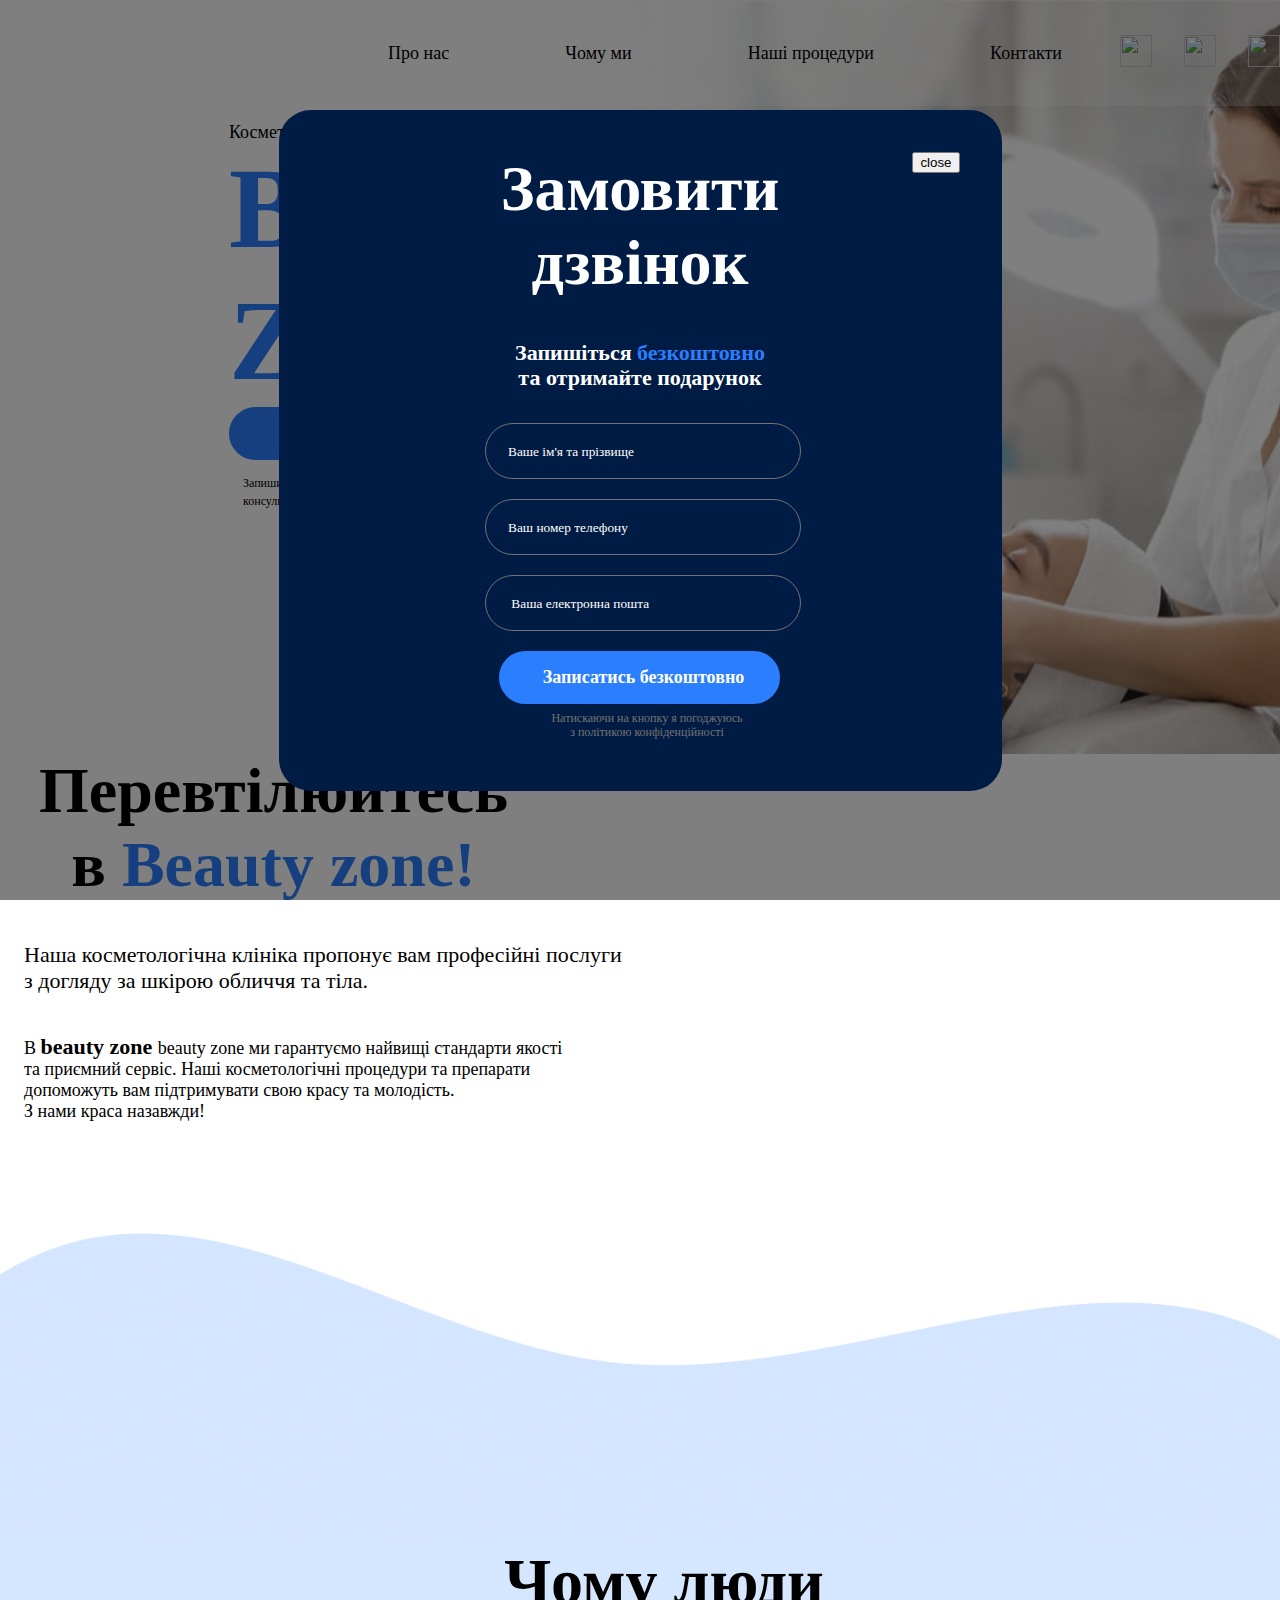
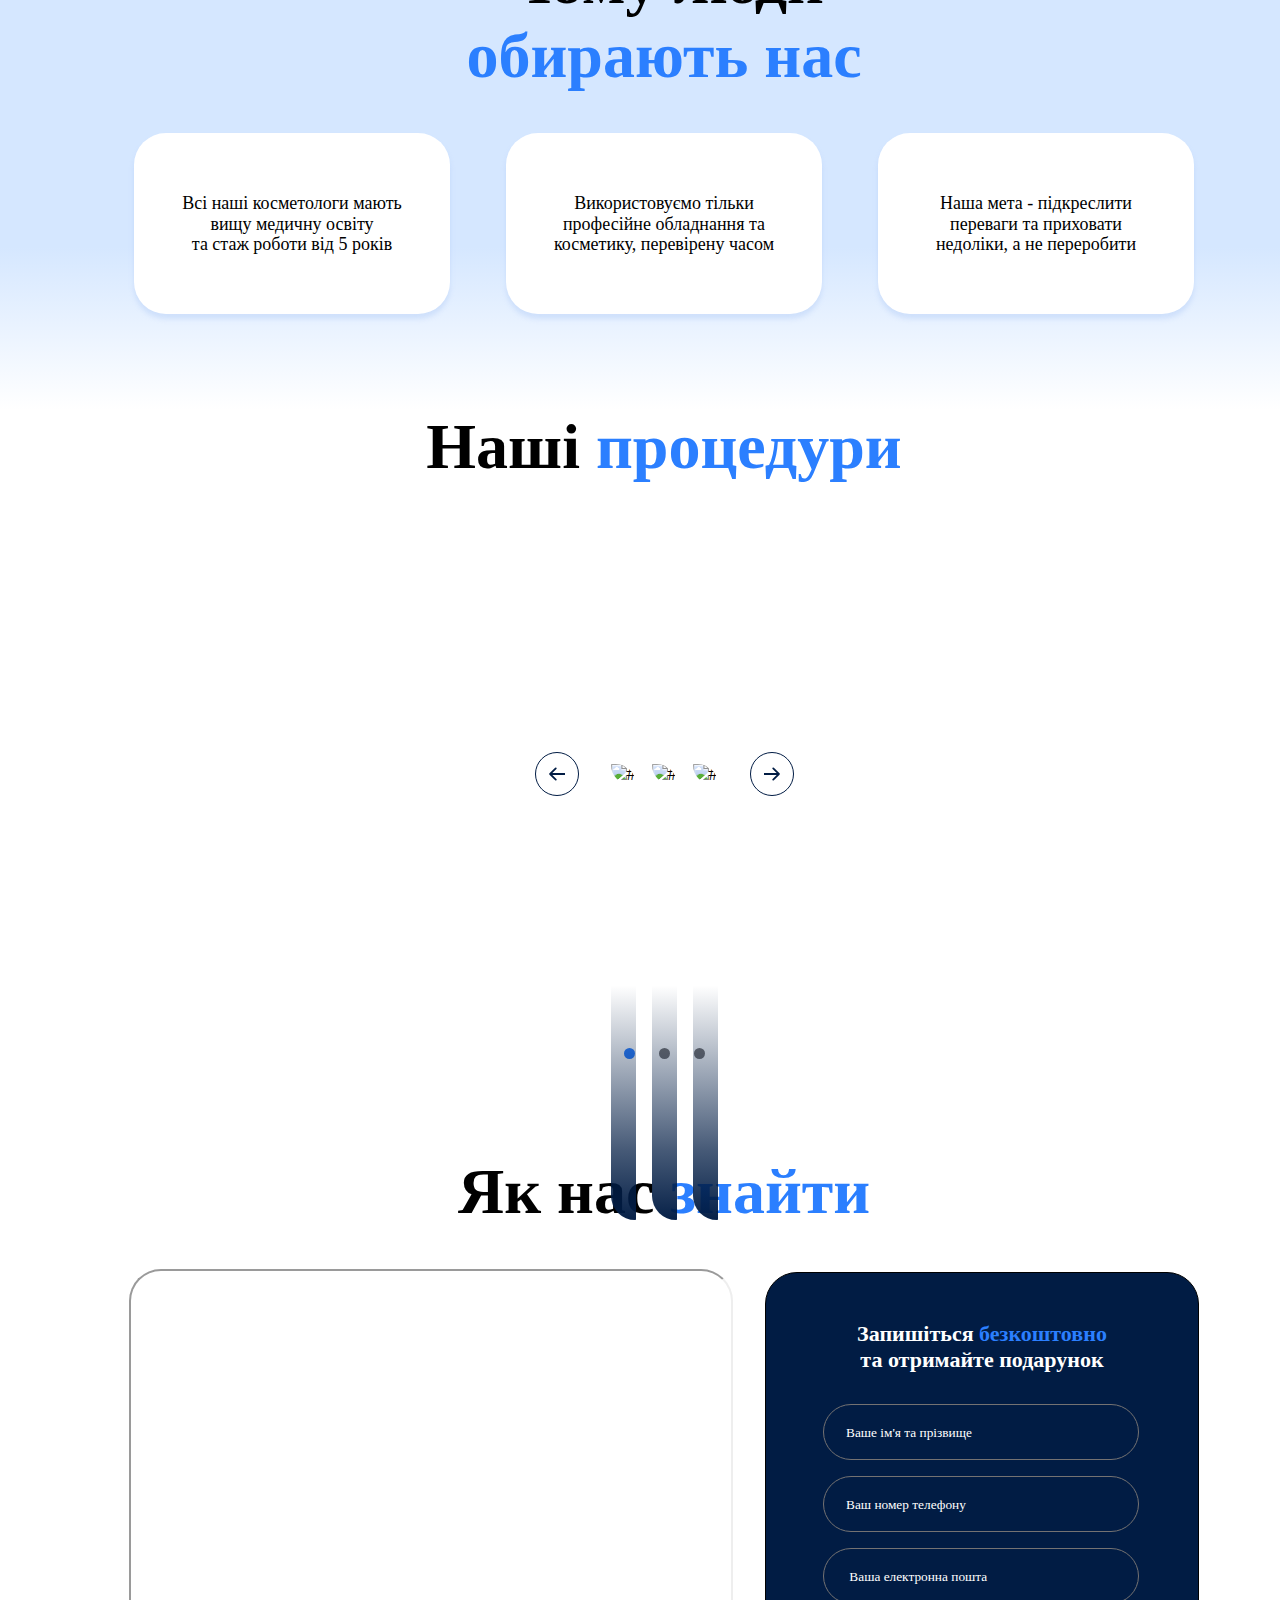
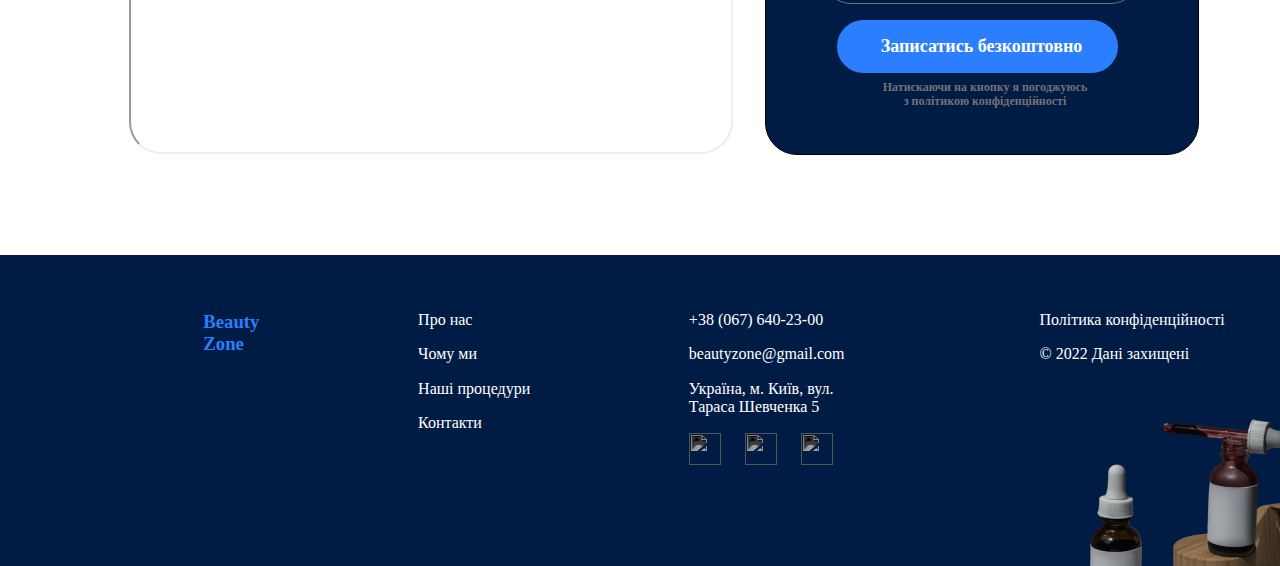
==== index.html @ c202d7ed "back__drop" ====
<!DOCTYPE html>
<html lang="en">
  <head>
    <meta charset="UTF-8" />
    <meta name="viewport" content="width=device-width, initial-scale=1.0" />
    <title>Beauty Zone</title>
    <link rel="stylesheet" href="beauty-style.css" />
  </head>
  <body>
    <header class="header">
      <div class="container container__head">
        <div class="header__container">
          <div class="header__logo">
            <a class="logo" href="#">
              <img src="img/mail-logo.svg" alt="" />
            </a>
          </div>
          <div class="header_nav">
            <ul class="nav__links">
              <li><a class="nav__link" href="#about__us">Про нас</a></li>
              <li><a class="nav__link" href="#why-we"> Чому ми</a></li>
              <li>
                <a class="nav__link" href="#our__prosids">Наші процедури</a>
              </li>
              <li><a class="nav__link" href="#contactts">Контакти </a></li>
            </ul>
          </div>

          <ul class="nav__icons">
            <li class="nav__icon">
              <a href="tel:+380670000000" title="Phone">
                <img class="nav__icon-size" src="img/phone-icons.svg" alt=""
              /></a>
            </li>
            <li class="nav__icon">
              <a target="_blank" href="https://www.facebook.com/">
                <img class="nav__icon-size" src="img/facebook-logo.svg" alt=""
              /></a>
            </li>
            <li class="nav__icon">
              <a target="_blank" href="https://www.instagram.com/">
                <img class="nav__icon-size" src="img/insta-logo.svg" alt=""
              /></a>
            </li>
          </ul>
        </div>
        
       
      </div>
    </header>
    <main class="main">
      <section class="top">
        <div class="container container__nav">
            <div class="container__top">
              <div class="top__inner">
                <div class="header__subtitle">
                  <h3>Косметологічна клініка</h3>
                </div>
                <div class="header__h1">
                  <h1>
                    <span class="header__title">Beauty</span>
                    <span class="header__title">Zone</span>
                  </h1>
                </div>
                <div class="call__inside">
                  <div class="button">
                    <button class="call__button modal-btn-open">Замовити дзвінок</button>
                  </div>
                  <div class="under__button-text">
                    <p>Запишись та отримай безкоштовну</p>
                    <p>консультацію нашого косметолога</p>
                  </div>
                </div>
              </div>
            </div>
        </div>
      </section>
      <section class="about-us" id="about__us">
        <div class="container about__container">
          <div class="about-us__inner">
            <div class="about-us__text">
              <h2 class="text__decor-top">
                Перевтілюйтесь <br>в <span class="blue">Beauty zone! </span>
              </h2>
              <p class="transform__text">
                Наша косметологічна клініка пропонує вам професійні послуги
                <br />
                з догляду за шкірою обличчя та тіла.
              </p>
              <p class="second__paragraph">
                B <span class="bold">beauty zone </span>beauty zone ми
                гарантуємо найвищі стандарти якості <br />та приємний сервіс.
                Наші косметологічні процедури та препарати <br />допоможуть вам
                підтримувати свою красу та молодість. <br />
                З нами краса назавжди!
              </p>
            </div>
            <div class="about-us__photo">
              <div class="about__first-photo"></div>
              <div class="about__second-photo"></div>
            </div>
          </div>
        </div>
      </section>
      <section class="why__we" id="why-we">
        <div class="container why-we__container">
          <h2 class="text__decor">
            Чому люди<span class="blue"> <br />обирають нас</span>
          </h2>
          <ul class="we__container">
            <li class="why__we-blok">
              <div class="block__inner">
                <img src="img/icons_science.svg" alt="" />
                <p>
                  Всі наші косметологи мають
                  <br />
                  вищу медичну освіту
                  <br />та стаж роботи від 5 років
                </p>
              </div>
            </li>
            <li class="why__we-blok">
              <div class="block__inner">
                <img src="img/house.svg" alt="" />
                <p>
                  Використовуємо тільки
                  <br />професійне обладнання та <br />косметику, перевірену
                  часом
                </p>
              </div>
            </li>
            <li class="why__we-blok">
              <div class="block__inner">
                <img src="img/crown-light.svg" alt="" />
                <p class="block__inner-text">
                  Наша мета - підкреслити
                  <br />переваги та приховати <br />
                  недоліки, а не переробити
                </p>
              </div>
            </li>
          </ul>
        </div>
      </section>
      <section class="our__prosids" id="our__prosids">
        <div class="container">
          <h2 class="text__decor">Наші <span class="blue">процедури</span></h2>
          <div class="procids__iner">
            <div class="slider__vrap">
              <div class="arrov__bloc">
                <button class="arrov" type="button">
               <svg width="16" height="16">
                <use href="img/icons.svg#arrow"></use>
               </svg>
                </button>
              </div>

             
                <div class="slider">
                  <div class="gradient__img">
                    <div  class="gradient"></div>
                    <img src="img/mask1.jpg" class="slider__masks" alt="#" />
                  </div>
                  <div class="gradient__img">
                    <div  class="gradient"></div>
                    <img src="img/mask2.jpg" class="slider__masks" alt="#" />
                  </div>
                  <div class="gradient__img">
                    <div  class="gradient"></div>
                    <img src="img/mask3.jpg" class="slider__masks" alt="#" />
                  </div>
               
              </div>
              <div class="arrov__bloc">
                <button class="arrov next" type="button">
                  <svg width="16" height="16">
                    <use href="img/icons.svg#arrow"></use>
                   </svg>
                </button>
              </div>
            </div>
            <div class="slider__dot">
              <div class="dot_element1"></div>
              <div class="dot_element2"></div>
              <div class="dot_element3"></div>
            </div>
          </div>
        </div>
      </section>
      <section class="find__us" id="contactts">
        <div class="container">
          <h2 class="text__decor">Як нас <span class="blue">знайти</span></h2>

          <div class="find__inner">
            <div class="map__iframe">
              <iframe
                src="https://www.google.com/maps/embed?pb=!1m14!1m8!1m3!1d2537.4757916685044!2d30.7752234!3d50.5067134!3m2!1i1024!2i768!4f13.1!3m3!1m2!1s0x40d4d97de411b701%3A0x48116b28f7f00d94!2sTarasa%20Shevchenka%20St%2C%205%2C%20Brovary%2C%20Kyivs&#39;ka%20oblast%2C%2007400!5e0!3m2!1sen!2sua!4v1718102539572!5m2!1sen!2sua"
                width="600"
                height="481"
                style="border-radius: 32px"
                allowfullscreen=""
                loading="lazy"
                referrerpolicy="no-referrer-when-downgrade"
              >
              </iframe>
            </div>
            <div class="imput__form">
              <div class="call__order">
                <h3 class="reservation">
                  <span>Запишіться <span class="blue">безкоштовно </span></span>
                  <span>та отримайте подарунок</span>
                </h3>
                <div class="form__imputs">
                  <form>
                  
                    <input
                    class="imut_aria"
                    type="text"
                    placeholder="      Ваше ім'я та прізвище"
                  />

                  <input
                    class="imut_aria"
                    type="tel"
                    placeholder="      Ваш номер телефону"
                  />

                  <input
                    class="imut_aria"
                    type="email"
                    placeholder="       Ваша електронна пошта"
                  />
                  </form>
                  
                  <div class="button__sub">
                    <button class="reservation__buton">
                      Записатись безкоштовно
                    </button>
                    <div class="button__rule">
                      <div>Натискаючи на кнопку я погоджуюсь</div>
                      <div>з політикою конфіденційності</div>
                    </div>
                  </div>
                </div>
              </div>
            </div>
          </div>
        </div>
      </section>
    </main>
    <footer class="footer">
      <div class="container footer__container">
        <div class="footer__inner">
          <div>
            <h3 class="logo__footer">Beauty <br />Zone</h3>
          </div>
          <div class="footer__list">
            <ul class="footer__list-item">
              <li class="footer__item"><a class="footer__nav" href="#about__us">Про нас</a></li>
              <li class="footer__item" ><a class="footer__nav" href="#why-we"> Чому ми</a></li>
              <li class="footer__item">
                <a class="footer__nav" href="#our__prosids">Наші процедури</a>
              </li>
              <li class="footer__item"><a class="footer__nav" href="#contactts">Контакти </a></li>
            </ul>
          </div>
          <div>
            <div class="footer__contacts">
              <address>
                <ul>
                  <li class="footer__item">
                    <a
                      class="footer__nav"
                      href="tel:+380670000000"
                      title="Phone"
                      >+38 (067) 640-23-00</a
                    >
                  </li>
                  <li class="footer__item">
                    <a
                      class="footer__nav"
                      target="_blank"
                      href="beautyzone@gmail.com"
                      >beautyzone@gmail.com</a
                    >
                  </li>
                  <li class="footer__item"> 
                    <a
                      class="footer__nav"
                      target="_blank"
                      href="https://maps.app.goo.gl/VU9AGqJTR6EwHD9VA"
                      >Україна, м. Київ, вул. Тараса Шевченка 5
                    </a>
                  </li>
                </ul>
              </address>
              <div class="footer__icons">
                <ul class="icons__footer">
                  <li>
                    <a href="tel:+380670000000" title="Phone"
                      ><img src="img/phone-icons.svg" class="svg__img" alt=""
                    /></a>
                  </li>
                  <li>
                    <a target="_blank" href="https://www.facebook.com/">
                      <img src="img/facebook-logo.svg" class="svg__img" alt=""
                    /></a>
                  </li>
                  <li>
                    <a target="_blank" href="https://www.instagram.com/">
                      <img src="img/insta-logo.svg" class="svg__img" alt=""
                    /></a>
                  </li>
                </ul>
              </div>
            </div>
          </div>
          <div>
            <p class="footer__nav">Політика конфіденційності</p>
            <p class="footer__nav">© 2022 Дані захищені</p>
          </div>
        </div>
      </div>
    </footer>
    <div class="backdrop ">
      <div class="modal ">
        <button class="modal-btn-close" type="button">close</button>
        <div class="drop__style">
          <div>
            <h2 class="text__decor decor__form">
              Замовити<br>дзвінок
            </h2>
          </div>
          <div class="">
            <h3 class="reservation">
              <span>Запишіться <span class="blue">безкоштовно </span></span>
              <span>та отримайте подарунок</span>
            </h3>
            <div class="form__imputs">
              <form>
              
                <input
                class="imut_aria imput__drop"
                type="text"
                placeholder="      Ваше ім'я та прізвище"
              />

              <input
                class="imut_aria imput__drop"
                type="tel"
                placeholder="      Ваш номер телефону"
              />

              <input
                class="imut_aria imput__drop"
                type="email"
                placeholder="       Ваша електронна пошта"
              />
              </form>
              
              <div class="button__sub">
                <button class="reservation__buton">
                  Записатись безкоштовно
                </button>
                <div class="button__rule">
                  <div>Натискаючи на кнопку я погоджуюсь</div>
                  <div>з політикою конфіденційності</div>
                </div>
              </div>
            </div>
          </div>
        </div>
      </div>
    </div>
    <script src="modal.js"></script>
  </body>
</html>
---- beauty-style.css ----
@font-face {
  font-display: swap;
  font-family: "Roboto";
  font-style: normal;
  font-weight: 400;
  src: url("../fonts/roboto-v30-latin-regular.woff2") format("woff2");
}
@font-face {
  font-display: swap;
  font-family: "Roboto";
  font-style: normal;
  font-weight: 500;
  src: url("../fonts/roboto-v30-latin-500.woff2") format("woff2");
}
@font-face {
  font-display: swap;
  font-family: "Roboto";
  font-style: normal;
  font-weight: 700;
  src: url("../fonts/roboto-v30-latin-700.woff2") format("woff2");
}
@font-face {
  font-display: swap;
  font-family: "Play";
  font-style: normal;
  font-weight: 400;
  src: url("../fonts/play-v19-latin-regular.woff2") format("woff2"),
    url("../fonts/play-v19-latin-regular.ttf") format("truetype");
}
@font-face {
  font-display: swap;
  font-family: "Play";
  font-style: normal;
  font-weight: 700;
  src: url("../fonts/play-v19-latin-700.woff2") format("woff2"),
    url("../fonts/play-v19-latin-700.ttf") format("truetype");
}
*::before,
*::after {
  box-sizing: border-box;
}
:root {
  --main-color: #011c44;
  --color-brand: #2b7fff;
  --white-color: #ffffff;
}
body {
  color: black;
  font-family: "Roboto";
  font-size: 18px;
  font-weight: 400;
  line-height: 1.16;
  margin: 0 auto;
}
address,
button {
  font-style: normal;
}
h1,
h2,
h3,
h4,
p {
  margin-top: 0;
  margin-bottom: 0;
}
ul {
  list-style-type: none;
  padding-inline-start: 0px;
  margin: 0;
}
a {
  text-decoration: none;
}
h2 {
  text-align: center;
}

/* header nav */
.header {
  position: absolute;
  width: 100%;
  height: 106px;
  top: 0;
  left: 0;

  background: #ffffff40;
}

.header__logo {
  padding-top: 16px;
  padding-left: 90px;
  padding-right: 240px;
}
.container {
  width: 100%;
  max-width: 1440px;
  margin: 0 auto;
  padding: 0 24px;
  padding-bottom: 96px;
}
.container__head {
  padding: 0;
  padding-top: 32px;
}
.header__container {
  display: flex;
  align-items: center;
  justify-content: center;
  width: 100%;
  max-width: 1440px;
  height: 42px;
}

.header__links {
  display: flex;
  justify-content: space-around;
  flex-grow: 1;
}
.header_nav {
  display: flex;
  justify-content: space-around;
  flex-grow: 2;
  flex-shrink: 0;
}

.nav__links {
  display: flex;
  align-items: center;
  justify-content: space-around;
  flex-grow: 1;
}
.nav__link {
  color: #000;
  transition-duration: 0.2s;
}
.nav__link:hover {
  color: var(--color-brand);
  background-color: transparent;
}
.nav__icons {
  display: flex;
  align-items: center;
  justify-content: center;
  gap: 32px;
}
.nav__icon {
  display: flex;
  justify-content: center;
}
.nav__icon-size {
  width: 32px;
  height: 32px;
}
.face {
  fill: var(--main-color);
}
/* top section */
.top {
}
.container__nav {
  background-image: linear-gradient(
      89.38deg,
      #ffffff 30.62%,
      rgba(255, 255, 255, 0.850898) 41.31%,
      rgba(255, 255, 255, 0.193204) 58.65%,
      rgba(255, 255, 255, 0) 72.78%
    ),
    url(img/Group.jpg);
  background-repeat: no-repeat, no-repeat;
  background-size: cover, cover;
  height: 658px;
}
.container__top {
  display: block;
  width: 100%;
  max-width: 529px;
  height: 408px;
  padding-left: 205px;
  padding-bottom: 126.5px;
  padding-top: 122px;
}

/* .container__top{
  padding-bottom: 178px;
} */

.header__subtitle h3 {
  font-family: "Roboto";
  font-size: 18px;
  font-weight: 400;
}
.header__title {
  font-family: "Play";
  color: var(--color-brand);
  font-size: 114px;
  font-weight: 700;
}

.call__button {
  color: var(--white-color);
  background-color: var(--color-brand);
  border: 2px solid var(--color-brand);
  border-radius: 32px;
  width: 219px;
  height: 53px;
  font-family: Roboto;
  font-weight: 600;
  transition-duration: 0.3s;
}
.call__button:hover {
  color: var(--main-color);
  background-color: transparent;
}
.under__button-text {
  font-size: 12px;
  line-height: 1.5;
  width: 238px;
  padding-top: 14px;
  padding-left: 14px;
}
/* about-us */

.transform__text {
  margin-bottom: 40px;
  font-size: 22px;
}
.text__decor-top {
  font-family: "Play";
  font-size: 64px;
  font-weight: 700;
  line-height: 1.16;
  margin-bottom: 40px;
  width: 499px;
}
.text__decor {
  font-family: "Play";
  font-size: 64px;
  font-weight: 700;
  line-height: 1.16;
  margin-bottom: 40px;
}
.text__decor-top .blue {
  color: var(--color-brand);
}
.text__decor .blue {
  color: var(--color-brand);
}
.second__paragraph .bold {
  font-size: 22px;
  font-weight: bold;
}
.about-us__inner {
  width: 100%;
  max-width: 1240px;
  display: flex;
  justify-content: space-between;
  height: 695px;
}
.about__container {
  background-image: url(img/Star1.svg), url(img/Star2.svg), url(img/Star3.svg),
    url(img/background-vaves.jpg);
  background-position-y: 336px, 32px, 269.5px, -80%;
  background-position-x: 858px, 1212px, 1213px, 0;

  background-repeat: no-repeat;
  background-size: auto, auto, auto, cover;
}
.about-us__photo {
  width: 100%;
  max-width: 499px;
  display: flex;
  flex-direction: column;
  width: 100%;
  flex-shrink: 0;
}
.about__second-photo {
  display: flex;
  align-self: flex-end;
  width: 100%;
  max-width: 327px;
  height: 327px;
  background-image: url(img/lady__face2.jpg);
  border-radius: 180px;
}
.about__first-photo {
  width: 100%;
  max-width: 327px;
  height: 327px;
  background-image: url(img/lady_face1.jpg);
  border-radius: 180px;
}

/* why-we */
.why-we__container {
  background: rgb(255, 255, 255);
  background: linear-gradient(
    0deg,
    rgba(255, 255, 255, 1) 0%,
    rgba(213, 231, 255, 1) 35%
  );
  /* background-image: url(img/background-vaves.jpg);
  background-position-y: 35%; */
}
.why__we-blok {
  display: flex;
  align-items: center;
  justify-content: center;
  width: 100%;
  max-width: 316px;
  height: 181px;
  border-radius: 32px;
  background-color: #ffffff;
  box-shadow: 0px 5px 5px #a8c6f561;
}
.block__inner {
  display: flex;
  flex-direction: column;
  align-items: center;
  justify-content: center;
  width: 100%;
  max-width: 252px;
  height: 133px;
  text-align: center;
}
.block__inner-text {
  display: flex;
  justify-content: space-between;
}
.we__container {
  width: 100%;
  max-width: 1060px;
  margin-left: auto;
  margin-right: auto;
  display: flex;
  justify-content: space-between;
  gap: 56px;
}

.arrov {
  display: flex;
  align-items: center;
  justify-content: center;
  flex-shrink: 0;
  width: 44px;
  height: 44px;
  padding: 0;
  fill: var(--main-color);
  background-color: transparent;
  border-radius: 50%;
  border: 1px solid var(--main-color);
  cursor: pointer;
  margin-right: 32px;
  margin-left: 32px;
  transition-duration: 0.3s;
}
.arrov:hover {
  background-color: var(--color-brand);
  fill: var(--white-color);
}
.arrov.next {
  transform: rotate(180deg);
}

/* our procids */

.procids__iner {
  display: flex;
  flex-direction: column;
  align-items: center;
}

.slider {
  display: flex;
  justify-content: center;
  gap: 16px;
}
.slider__vrap {
  width: 100%;
  max-width: 1216px;
  height: 499px;
  display: flex;
  justify-content: space-between;
  align-items: center;
}
.gradient__img {
  position: relative;
}
.gradient {
  position: absolute;
  top: 0px;
  width: 100%;
  max-width: 344px;
  height: 100%;
  min-height: 456px;
  background-image: linear-gradient(
    180.05deg,
    rgba(1, 28, 68, 0) 48.53%,
    rgba(1, 28, 68, 0.725825) 84.61%,
    #011c44 101.39%
  );
  border-radius: 4px 120px;
}

.slider__vrap {
  display: flex;
  align-items: center;
  justify-content: center;
  white-space: nowrap;
}
.slider__masks {
  border-radius: 4px 120px;
}
.slider__dot {
  display: flex;
  gap: 24px;
  padding-top: 24px;
}
.dot_element1 {
  width: 11px;
  height: 11px;
  background-color: #2b7fff;
  border-radius: 50%;
}
.dot_element2 {
  width: 11px;
  height: 11px;
  background-color: #747272;
  border-radius: 50%;
}
.dot_element3 {
  width: 11px;
  height: 11px;
  background-color: #747272;
  border-radius: 50%;
}

/* find us */
.find__inner {
  display: flex;
  align-items: center;
  justify-content: center;
  gap: 32px;
}

.text__decor {
  font-family: "Play";
}
.imput__form {
  width: 100%;
  max-width: 423px;
  height: 481px;
  border: 1px solid;
  border-radius: 32px;
  background-color: #011c44;
}
.call__order {
  padding: 48px 57px;
  font-family: "Roboto";
  font-weight: 600;
}
.reservation {
  color: #ffffff;
  font-family: "Roboto";
  font-weight: 600;
  font-size: 22px;
  display: flex;
  flex-direction: column;
  align-items: center;
  margin-bottom: 32px;
}
.reservation .blue {
  color: var(--color-brand);
}
.footer__inner {
  font-weight: 400;
  font-size: 16px;
}

.imput__form {
  width: 100%;
  max-width: 432px;
  height: 481px;
}
.imut_aria {
  color: var(--white-color);
  border: 1px solid #747272;
  border-radius: 32px;
  width: 100%;
  height: 52px;
  background-color: var(--main-color);
  margin-bottom: 16px;
}
.imut_aria::placeholder {
  color: #ffffff;
  font-family: Roboto;
  font-weight: 400;
}

.reservation__buton {
  color: var(--white-color);
  background-color: var(--color-brand);
  border: 2px solid var(--color-brand);
  border-radius: 32px;
  width: 281px;
  height: 53px;
  padding-left: 14px;
  margin-bottom: 8px;
  font-family: Roboto;
  font-size: 18px;
  font-weight: 600;
  transition-duration: 0.3s;
}
.reservation__buton:hover {
  color: var(--main-color);
  background-color: white;
}
.button__rule {
  font-size: 12px;
  color: #747272;
  display: flex;
  flex-direction: column;
  align-items: center;
}
.button__sub {
  padding-left: 14px;
}
.beuti-logo__footer {
  color: var(--color-brand);
  font-family: "Play";
  font-weight: 700;
  font-size: 24px;
}

.form__imputs {
  width: 100%;
  max-width: 310px;
  display: flex;
  flex-direction: column;
}

/* footer */
.footer__container {
  background-color: #011c44;
  background-image: url(img/pexels-photo-8101532-PhotoRoom\ 1.png);
  background-repeat: no-repeat;
  background-position-x: right;
  background-position-y: bottom;
}

.footer__nav {
  color: #ffffff;
  margin-bottom: 16px;
  transition-duration: 0.2s;
}
.footer__nav:hover {
  color: var(--color-brand);
}
.footer__inner {
  padding-top: 56px;
  padding-left: 100px;

  /* gap: 20px; */
}
.footer__item {
  padding-bottom: 16px;
}
.logo__footer {
  color: var(--color-brand);
}
.footer__list-item {
  margin: 0;
}
.footer__contacts {
  width: 100%;
  max-width: 192px;
}
.icons__footer {
  display: flex;
  justify-content: space-between;
}
.footer__inner {
  display: flex;
  justify-content: space-around;
  color: var(--white-color);
}
.icons__footer {
  color: var(--white-color);
  display: flex;
  justify-content: flex-start;
  gap: 24px;
}
.svg__img {
  width: 32px;
  height: 32px;
  filter: invert(96%) sepia(96%) saturate(0%) hue-rotate(102deg)
    brightness(105%) contrast(104%);
}
/* modal */

.backdrop {
  display: flex;
  align-items: center;
  justify-content: center;
  position: fixed;
  top: 0;
  left: 0;
  right: 0;
  bottom: 0;
  padding: 20px 0;
  background-color: rgba(0, 0, 0, 0.5);
  transition: opacity 0.4s, visibility 0.4s;
}
.modal {
  position: relative;
  width: 100%;
  max-width: 723px;
  height: 100%;
  max-height: 681px;
  background-color: var(--main-color);
  border-radius: 32px;
}
.backdrop.is-hidden {
  opacity: 0;
  visibility: hidden;
  pointer-events: none;
}
.drop__style {
  display: flex;
  flex-direction: column;
  justify-content: center;
  align-items: center;
  padding-right: 144px;
  padding-left: 144px;
}
.decor__form {
  color: #ffffff;
  padding-top: 42px;
}
.imput__drop {
  margin-bottom: 20px;
}
.modal-btn-close {
  position: absolute;
  top: 42px;
  right: 42px;
}
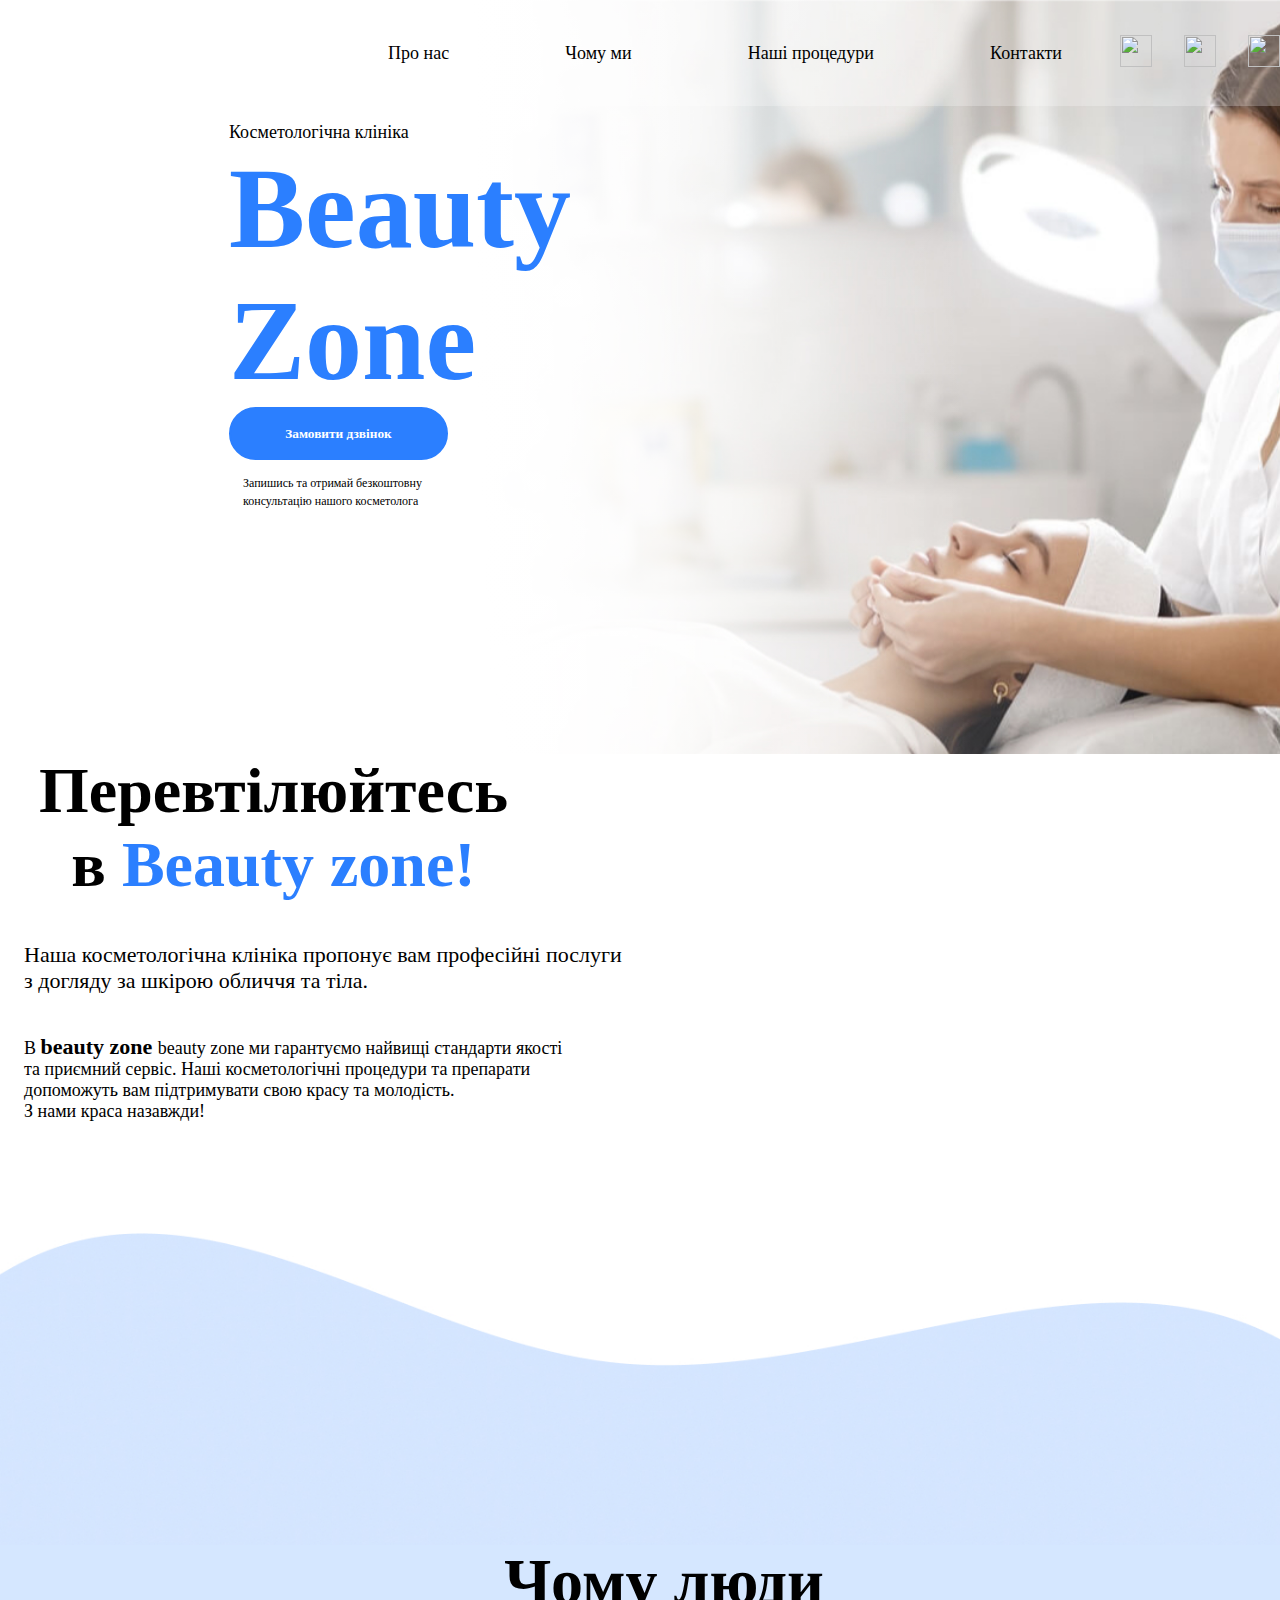
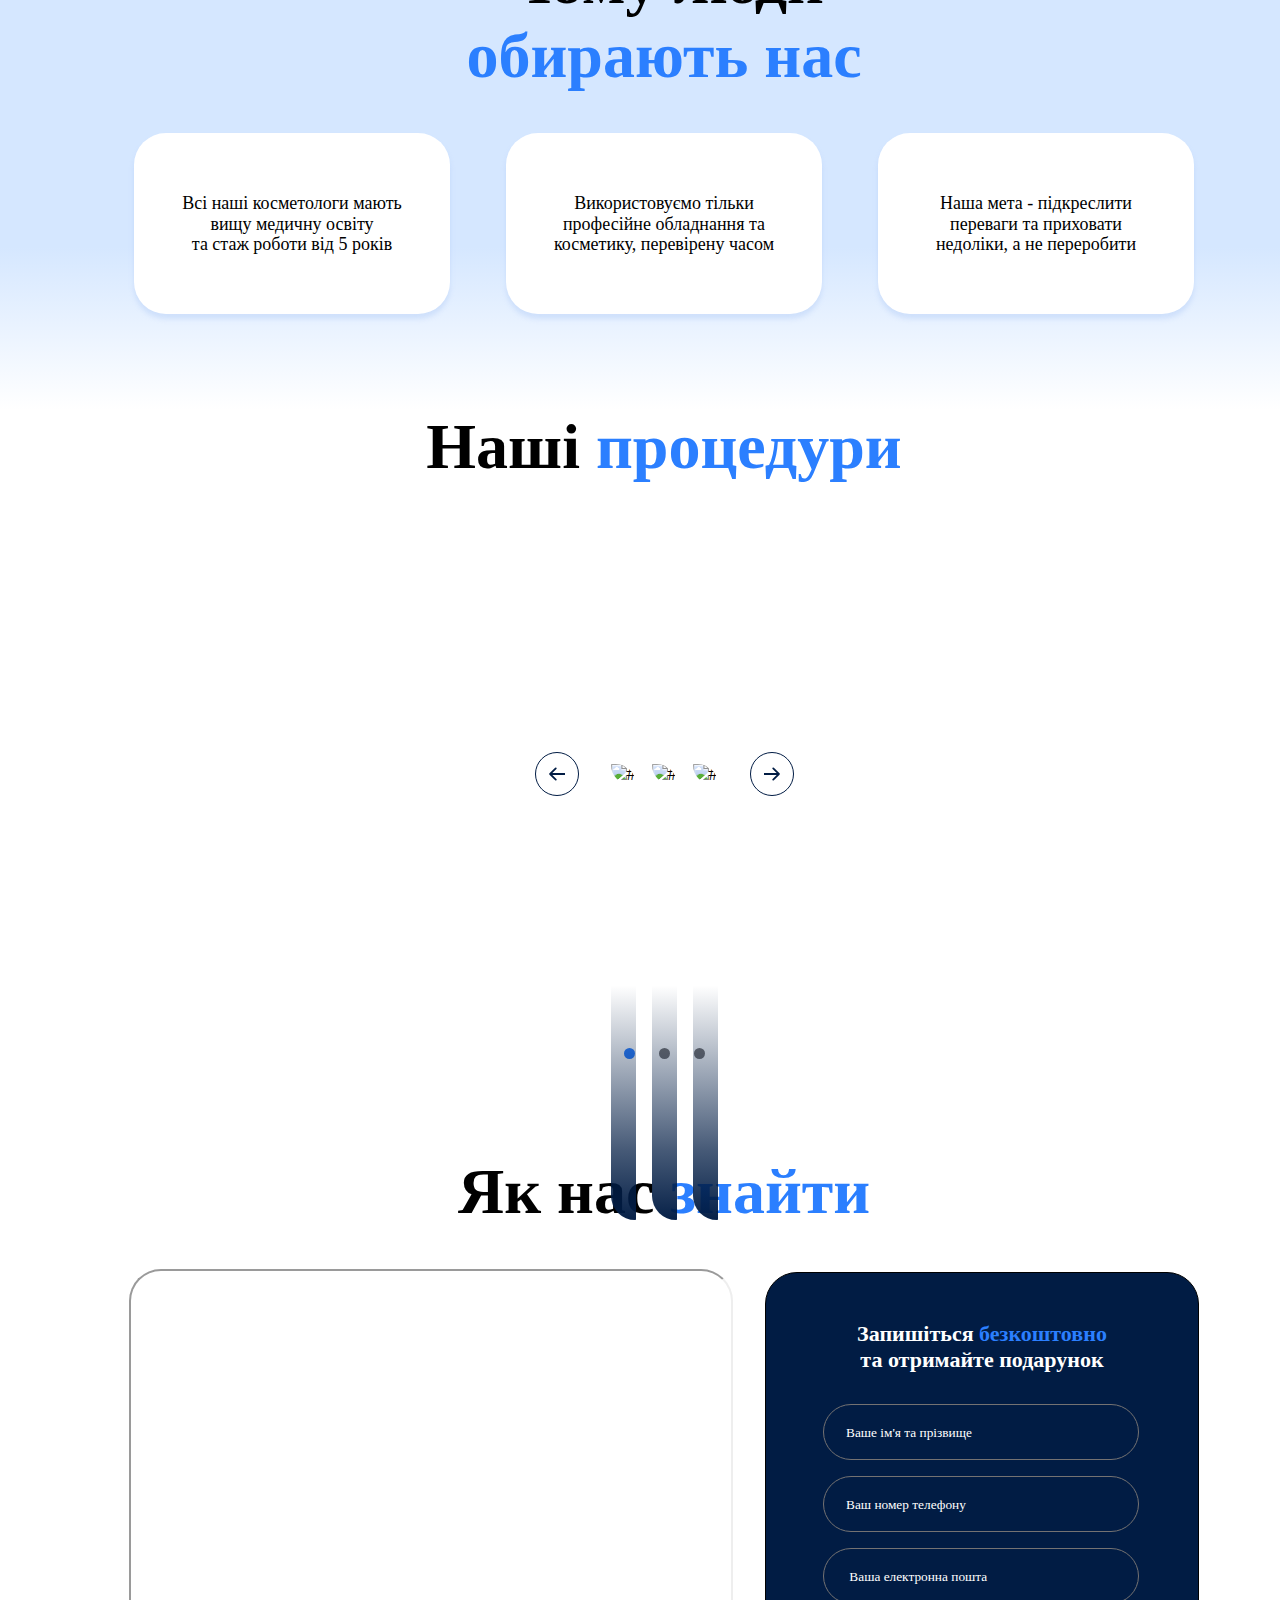
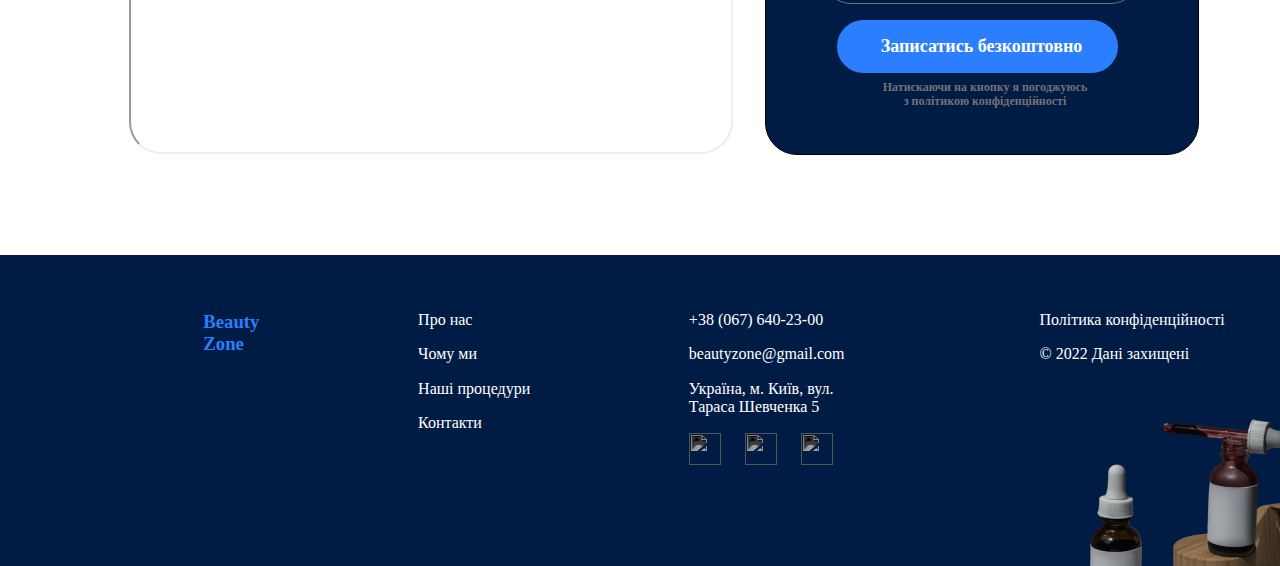
==== commit bcc6d697: "back__drop" ====
--- a/index.html
+++ b/index.html
@@ -322,9 +322,13 @@
         </div>
       </div>
     </footer>
-    <div class="backdrop ">
+    <div class="backdrop is-hidden">
       <div class="modal ">
-        <button class="modal-btn-close" type="button">close</button>
+        <button class="modal-btn-close" type="button">
+          <a href="">
+            <img class="dfdf" src="img/icon.svg" alt="">
+          </a>
+        </button>
         <div class="drop__style">
           <div>
             <h2 class="text__decor decor__form">
--- a/beauty-style.css
+++ b/beauty-style.css
@@ -644,4 +644,6 @@
   position: absolute;
   top: 42px;
   right: 42px;
-}
+  background-color: var(--main-color);
+}
+
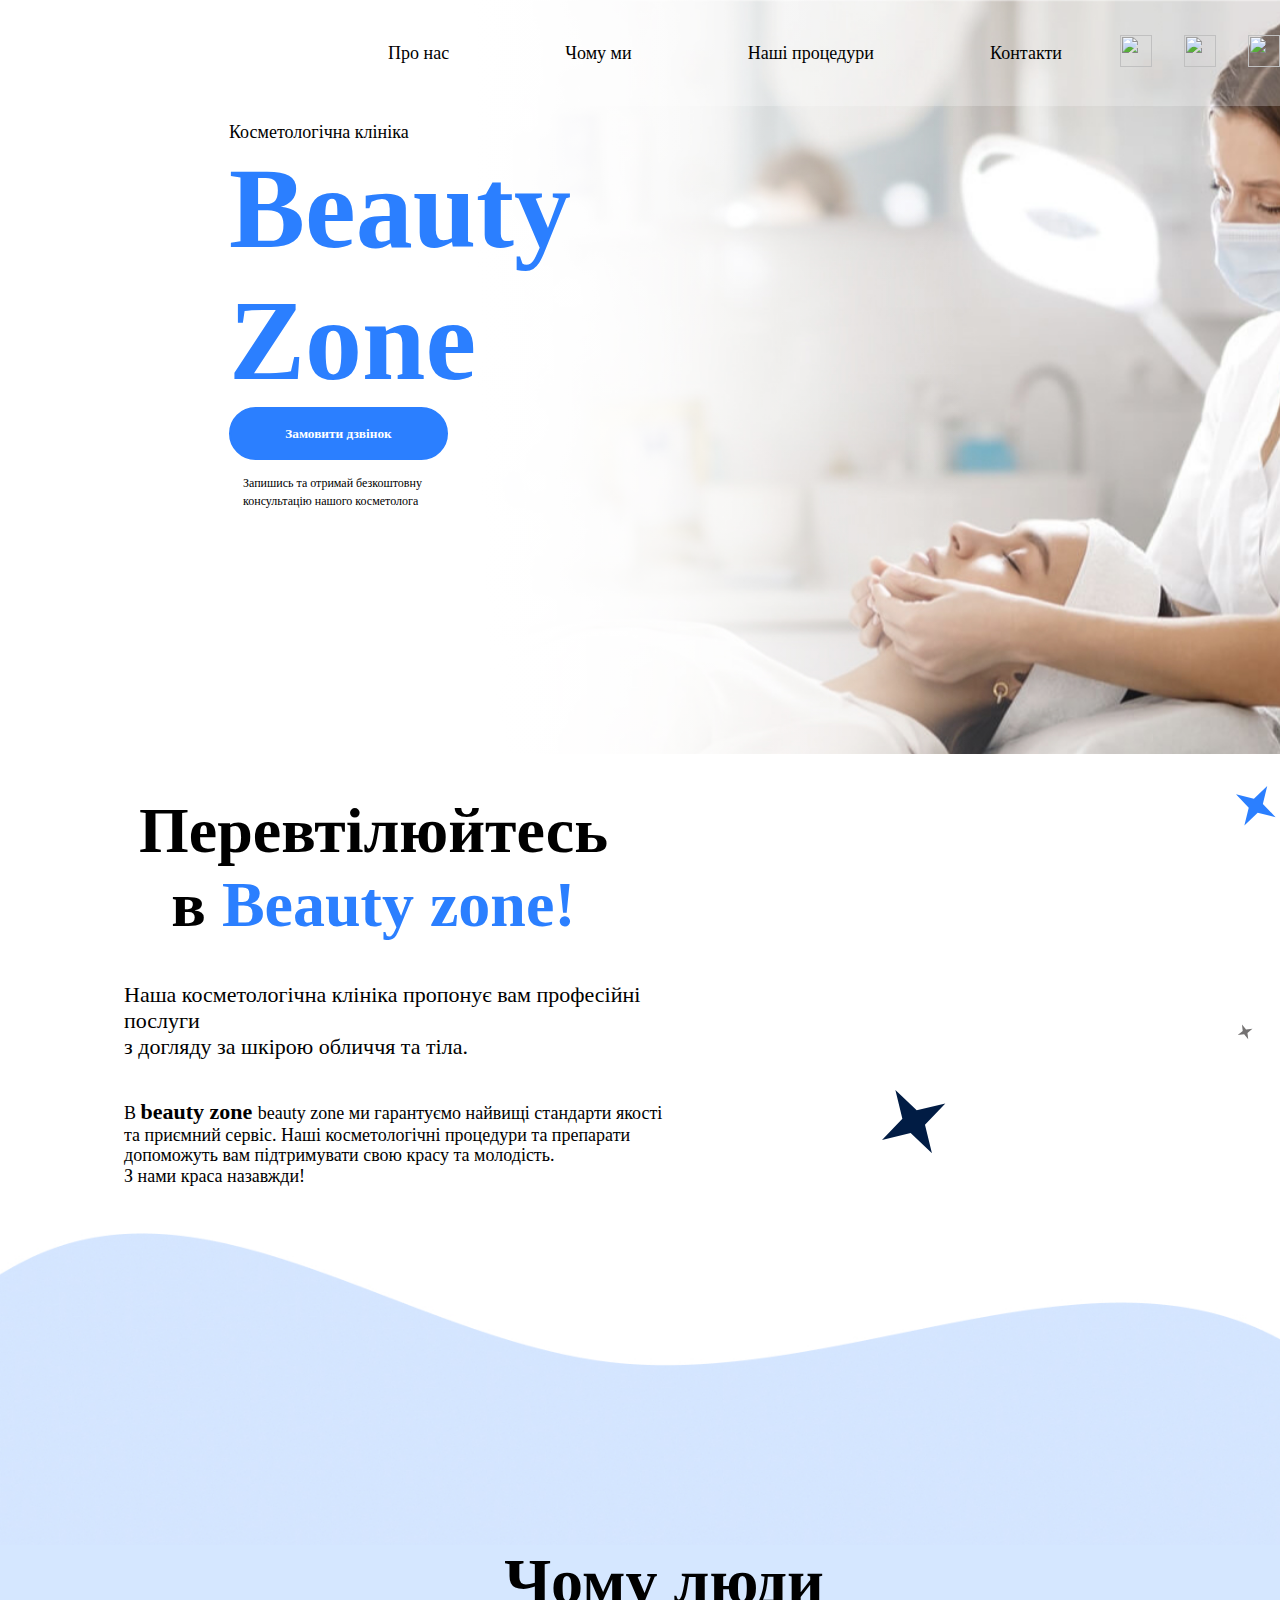
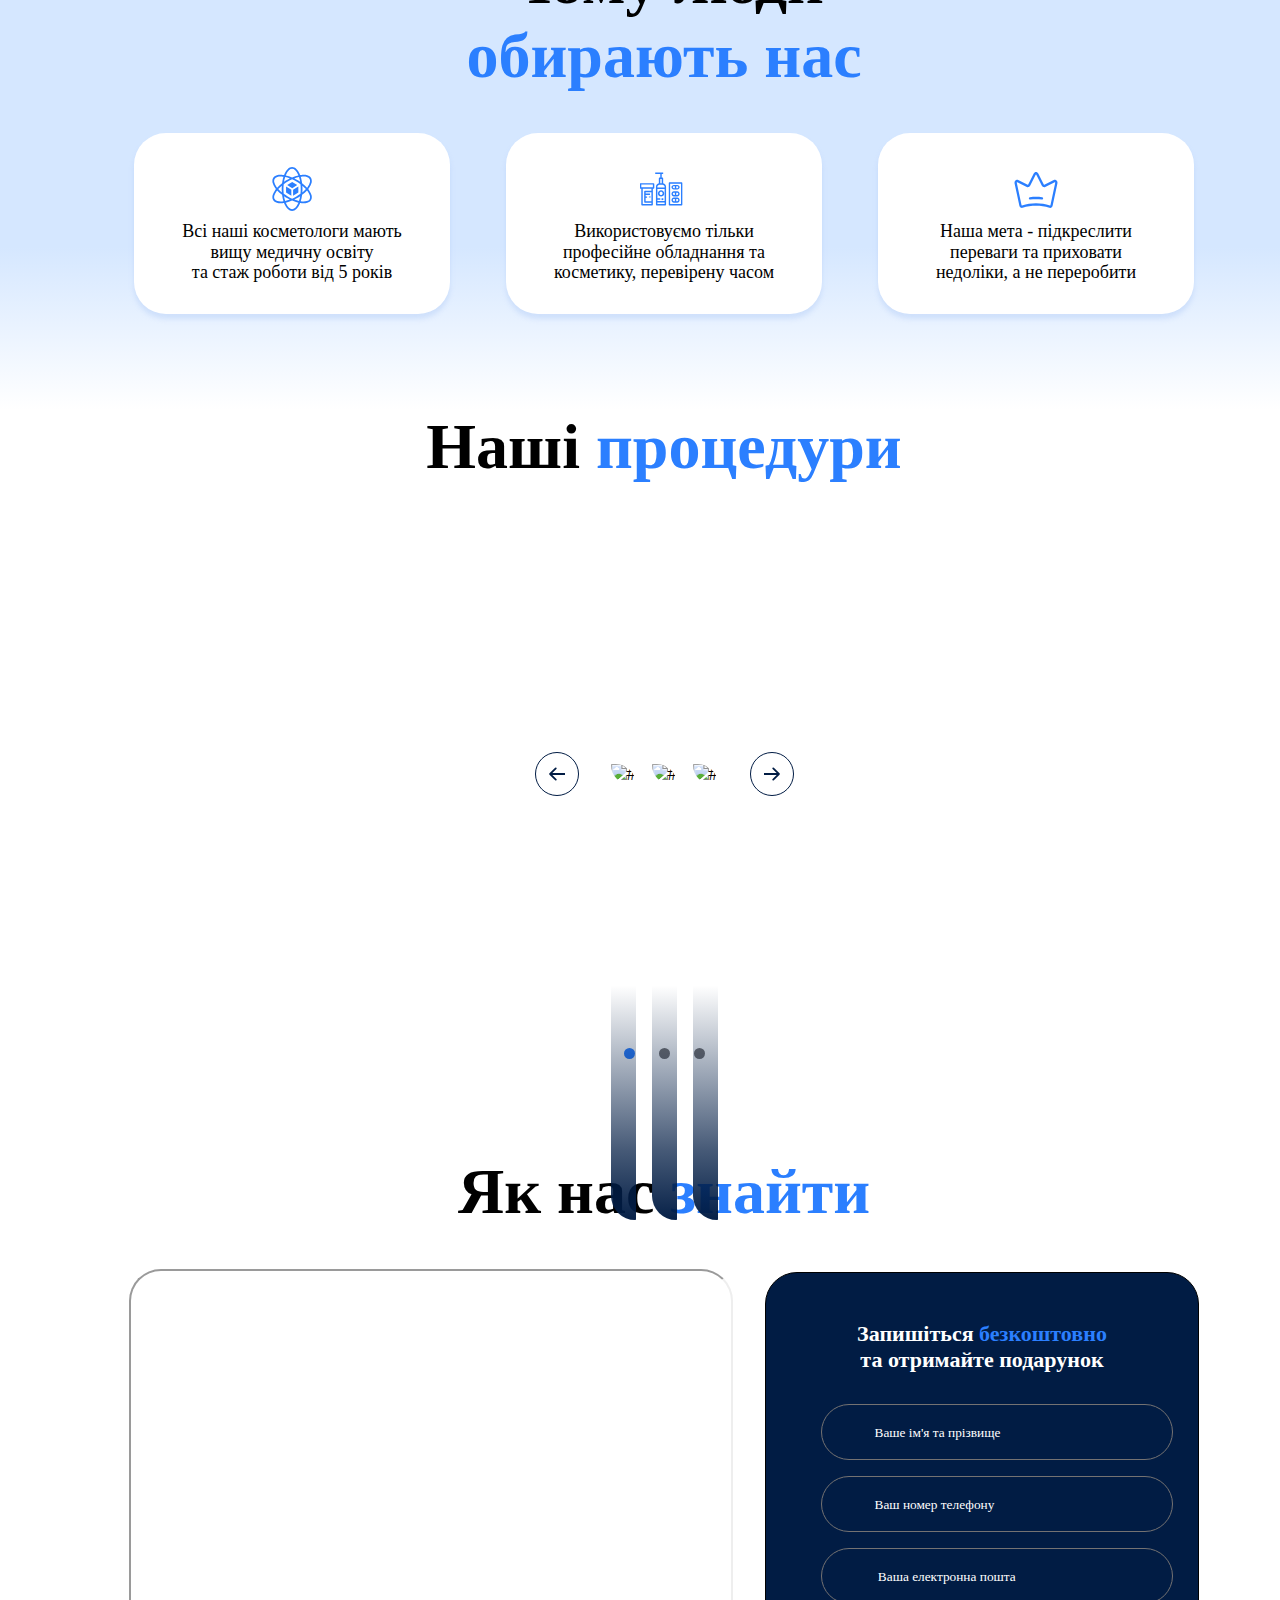
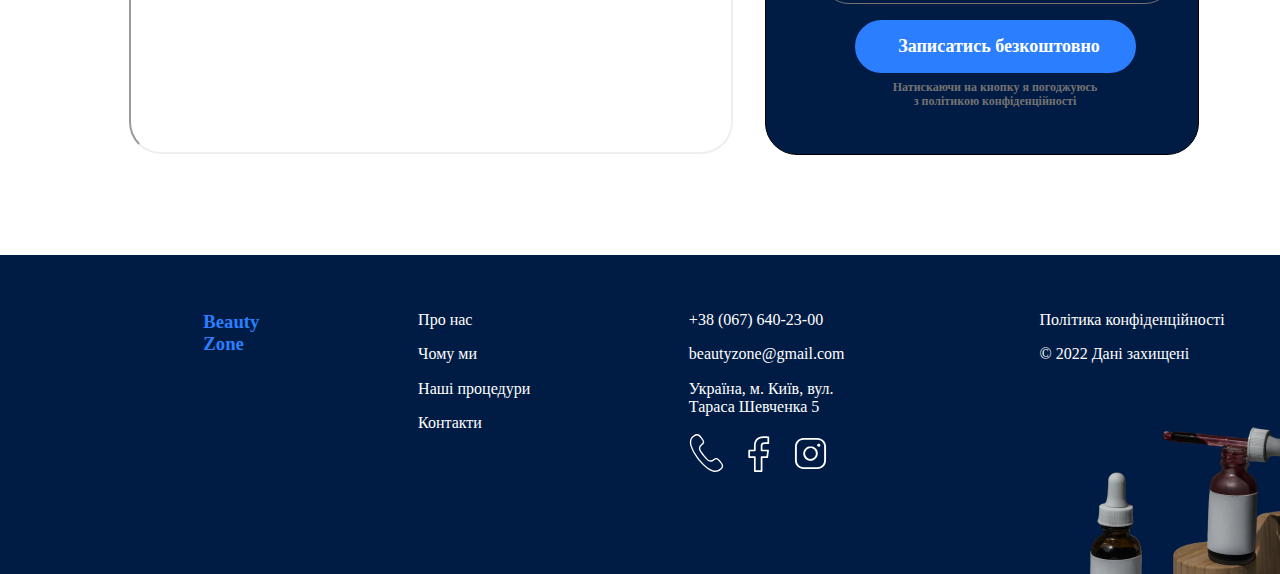
==== commit 11e0bcb5: "star_spin" ====
--- a/index.html
+++ b/index.html
@@ -44,43 +44,54 @@
             </li>
           </ul>
         </div>
-        
-       
       </div>
     </header>
     <main class="main">
       <section class="top">
         <div class="container container__nav">
-            <div class="container__top">
-              <div class="top__inner">
-                <div class="header__subtitle">
-                  <h3>Косметологічна клініка</h3>
-                </div>
-                <div class="header__h1">
-                  <h1>
-                    <span class="header__title">Beauty</span>
-                    <span class="header__title">Zone</span>
-                  </h1>
-                </div>
-                <div class="call__inside">
-                  <div class="button">
-                    <button class="call__button modal-btn-open">Замовити дзвінок</button>
-                  </div>
-                  <div class="under__button-text">
-                    <p>Запишись та отримай безкоштовну</p>
-                    <p>консультацію нашого косметолога</p>
-                  </div>
-                </div>
-              </div>
-            </div>
+          <div class="container__top">
+            <div class="top__inner">
+              <div class="header__subtitle">
+                <h3>Косметологічна клініка</h3>
+              </div>
+              <div class="header__h1">
+                <h1>
+                  <span class="header__title">Beauty</span>
+                  <span class="header__title">Zone</span>
+                </h1>
+              </div>
+              <div class="call__inside">
+                <div class="button">
+                  <button class="call__button modal-btn-open">
+                    Замовити дзвінок
+                  </button>
+                </div>
+                <div class="under__button-text">
+                  <p>Запишись та отримай безкоштовну</p>
+                  <p>консультацію нашого косметолога</p>
+                </div>
+              </div>
+            </div>
+          </div>
         </div>
       </section>
       <section class="about-us" id="about__us">
         <div class="container about__container">
           <div class="about-us__inner">
+            <svg class="star1 stars" width="64" height="64">
+              <use
+                href="img/symbol-defs.svg#icon-Star1"
+              ></use>
+            </svg>
+            <svg class="star2 stars" width="40" height="40">
+              <use class="" href="img/symbol-defs.svg#icon-Star2"></use>
+            </svg>
+            <svg class="star3 stars" width="16" height="16">
+              <use class="" href="img/symbol-defs.svg#icon-Star3"></use>
+            </svg>
             <div class="about-us__text">
               <h2 class="text__decor-top">
-                Перевтілюйтесь <br>в <span class="blue">Beauty zone! </span>
+                Перевтілюйтесь <br />в <span class="blue">Beauty zone! </span>
               </h2>
               <p class="transform__text">
                 Наша косметологічна клініка пропонує вам професійні послуги
@@ -99,6 +110,7 @@
               <div class="about__first-photo"></div>
               <div class="about__second-photo"></div>
             </div>
+            <div class="stars"></div>
           </div>
         </div>
       </section>
@@ -110,7 +122,12 @@
           <ul class="we__container">
             <li class="why__we-blok">
               <div class="block__inner">
-                <img src="img/icons_science.svg" alt="" />
+                <svg class="we__swg" width="48" height="48">
+                  <use
+                    class="we__svg"
+                    href="img/symbol-defs.svg#icon-icons_science"
+                  ></use>
+                </svg>
                 <p>
                   Всі наші косметологи мають
                   <br />
@@ -121,7 +138,12 @@
             </li>
             <li class="why__we-blok">
               <div class="block__inner">
-                <img src="img/house.svg" alt="" />
+                <svg class="we__swg" width="48" height="48">
+                  <use
+                    class="we__svg"
+                    href="img/symbol-defs.svg#icon-house"
+                  ></use>
+                </svg>
                 <p>
                   Використовуємо тільки
                   <br />професійне обладнання та <br />косметику, перевірену
@@ -131,7 +153,12 @@
             </li>
             <li class="why__we-blok">
               <div class="block__inner">
-                <img src="img/crown-light.svg" alt="" />
+                <svg class="we__swg" width="48" height="48">
+                  <use
+                    class="we__svg"
+                    href="img/symbol-defs.svg#icon-crown-light"
+                  ></use>
+                </svg>
                 <p class="block__inner-text">
                   Наша мета - підкреслити
                   <br />переваги та приховати <br />
@@ -149,33 +176,31 @@
             <div class="slider__vrap">
               <div class="arrov__bloc">
                 <button class="arrov" type="button">
-               <svg width="16" height="16">
-                <use href="img/icons.svg#arrow"></use>
-               </svg>
+                  <svg width="16" height="16">
+                    <use href="img/icons.svg#arrow"></use>
+                  </svg>
                 </button>
               </div>
 
-             
-                <div class="slider">
-                  <div class="gradient__img">
-                    <div  class="gradient"></div>
-                    <img src="img/mask1.jpg" class="slider__masks" alt="#" />
-                  </div>
-                  <div class="gradient__img">
-                    <div  class="gradient"></div>
-                    <img src="img/mask2.jpg" class="slider__masks" alt="#" />
-                  </div>
-                  <div class="gradient__img">
-                    <div  class="gradient"></div>
-                    <img src="img/mask3.jpg" class="slider__masks" alt="#" />
-                  </div>
-               
+              <div class="slider">
+                <div class="gradient__img">
+                  <div class="gradient"></div>
+                  <img src="img/mask1.jpg" class="slider__masks" alt="#" />
+                </div>
+                <div class="gradient__img">
+                  <div class="gradient"></div>
+                  <img src="img/mask2.jpg" class="slider__masks" alt="#" />
+                </div>
+                <div class="gradient__img">
+                  <div class="gradient"></div>
+                  <img src="img/mask3.jpg" class="slider__masks" alt="#" />
+                </div>
               </div>
               <div class="arrov__bloc">
                 <button class="arrov next" type="button">
                   <svg width="16" height="16">
                     <use href="img/icons.svg#arrow"></use>
-                   </svg>
+                  </svg>
                 </button>
               </div>
             </div>
@@ -211,36 +236,43 @@
                   <span>та отримайте подарунок</span>
                 </h3>
                 <div class="form__imputs">
-                  <form>
-                  
+                  <form
+                    name="modal__form"
+                    autocomplete="on"
+                    action="http://127.0.0.1:5500/index.html"
+                  >
                     <input
-                    class="imut_aria"
-                    type="text"
-                    placeholder="      Ваше ім'я та прізвище"
-                  />
+                      class="imut_aria"
+                      type="text"
+                      placeholder="      Ваше ім'я та прізвище"
+                      required
+                      pattern="[А-Яа-яa-zA-Z]{5,22}"
+                    />
 
-                  <input
-                    class="imut_aria"
-                    type="tel"
-                    placeholder="      Ваш номер телефону"
-                  />
+                    <input
+                      class="imut_aria"
+                      type="tel"
+                      placeholder="      Ваш номер телефону"
+                      required
+                      pattern="^\+[0-9]{12}"
+                    />
 
-                  <input
-                    class="imut_aria"
-                    type="email"
-                    placeholder="       Ваша електронна пошта"
-                  />
+                    <input
+                      class="imut_aria"
+                      type="email"
+                      placeholder="       Ваша електронна пошта"
+                      required
+                    />
+                    <div class="button__sub">
+                      <button class="reservation__buton">
+                        Записатись безкоштовно
+                      </button>
+                      <div class="button__rule">
+                        <div>Натискаючи на кнопку я погоджуюсь</div>
+                        <div>з політикою конфіденційності</div>
+                      </div>
+                    </div>
                   </form>
-                  
-                  <div class="button__sub">
-                    <button class="reservation__buton">
-                      Записатись безкоштовно
-                    </button>
-                    <div class="button__rule">
-                      <div>Натискаючи на кнопку я погоджуюсь</div>
-                      <div>з політикою конфіденційності</div>
-                    </div>
-                  </div>
                 </div>
               </div>
             </div>
@@ -256,12 +288,18 @@
           </div>
           <div class="footer__list">
             <ul class="footer__list-item">
-              <li class="footer__item"><a class="footer__nav" href="#about__us">Про нас</a></li>
-              <li class="footer__item" ><a class="footer__nav" href="#why-we"> Чому ми</a></li>
+              <li class="footer__item">
+                <a class="footer__nav" href="#about__us">Про нас</a>
+              </li>
+              <li class="footer__item">
+                <a class="footer__nav" href="#why-we"> Чому ми</a>
+              </li>
               <li class="footer__item">
                 <a class="footer__nav" href="#our__prosids">Наші процедури</a>
               </li>
-              <li class="footer__item"><a class="footer__nav" href="#contactts">Контакти </a></li>
+              <li class="footer__item">
+                <a class="footer__nav" href="#contactts">Контакти </a>
+              </li>
             </ul>
           </div>
           <div>
@@ -284,7 +322,7 @@
                       >beautyzone@gmail.com</a
                     >
                   </li>
-                  <li class="footer__item"> 
+                  <li class="footer__item">
                     <a
                       class="footer__nav"
                       target="_blank"
@@ -296,20 +334,32 @@
               </address>
               <div class="footer__icons">
                 <ul class="icons__footer">
-                  <li>
-                    <a href="tel:+380670000000" title="Phone"
-                      ><img src="img/phone-icons.svg" class="svg__img" alt=""
-                    /></a>
-                  </li>
-                  <li>
+                  <li class="swg__align">
+                    <a href="tel:+380670000000" title="Phone">
+                      <svg width="35" height="40">
+                        <use
+                          class="svg__img"
+                          href="img/symbol-defs.svg#icon-phone-icons"
+                        ></use></svg
+                    ></a>
+                  </li>
+                  <li class="swg__align">
                     <a target="_blank" href="https://www.facebook.com/">
-                      <img src="img/facebook-logo.svg" class="svg__img" alt=""
-                    /></a>
-                  </li>
-                  <li>
+                      <svg width="22" height="37">
+                        <use
+                          class="svg__img"
+                          href="img/symbol-defs.svg#icon-facebook-logo"
+                        ></use></svg
+                    ></a>
+                  </li>
+                  <li class="swg__align">
                     <a target="_blank" href="https://www.instagram.com/">
-                      <img src="img/insta-logo.svg" class="svg__img" alt=""
-                    /></a>
+                      <svg width="33" height="33">
+                        <use
+                          class="svg__img"
+                          href="img/symbol-defs.svg#icon-insta-logo"
+                        ></use></svg
+                    ></a>
                   </li>
                 </ul>
               </div>
@@ -323,17 +373,15 @@
       </div>
     </footer>
     <div class="backdrop is-hidden">
-      <div class="modal ">
+      <div class="modal">
         <button class="modal-btn-close" type="button">
-          <a href="">
-            <img class="dfdf" src="img/icon.svg" alt="">
-          </a>
+          <svg width="16" height="16">
+            <use class="ww" href="img/symbol-defs copy.svg#icon-Group"></use>
+          </svg>
         </button>
         <div class="drop__style">
           <div>
-            <h2 class="text__decor decor__form">
-              Замовити<br>дзвінок
-            </h2>
+            <h2 class="text__decor decor__form">Замовити<br />дзвінок</h2>
           </div>
           <div class="">
             <h3 class="reservation">
@@ -341,36 +389,48 @@
               <span>та отримайте подарунок</span>
             </h3>
             <div class="form__imputs">
-              <form>
-              
+              <form
+                name="modal__form"
+                autocomplete="on"
+                action="http://127.0.0.1:5500/index.html"
+              >
+                <label class="form__label" for="user__name"></label>
                 <input
-                class="imut_aria imput__drop"
-                type="text"
-                placeholder="      Ваше ім'я та прізвище"
-              />
-
-              <input
-                class="imut_aria imput__drop"
-                type="tel"
-                placeholder="      Ваш номер телефону"
-              />
-
-              <input
-                class="imut_aria imput__drop"
-                type="email"
-                placeholder="       Ваша електронна пошта"
-              />
+                  class="imut_aria imput__drop"
+                  type="text"
+                  placeholder="      Ваше ім'я та прізвище"
+                  required
+                  pattern="[А-Яа-яa-zA-Z]{5,22}"
+                />
+                <label class="form__label" for="phone__number"></label>
+                <input
+                  class="imut_aria imput__drop"
+                  type="tel"
+                  placeholder="      Ваш номер телефону "
+                  required
+                  pattern="^\+[0-9]{12}"
+                />
+                <label class="form__label" for="email"></label>
+                <input
+                  class="imut_aria imput__drop"
+                  type="email"
+                  placeholder="       Ваша електронна пошта"
+                  required
+                />
+                <div class="button__sub">
+                  <button class="reservation__buton" type="submit">
+                    Записатись безкоштовно
+                  </button>
+                  <div class="button__rule">
+                    <div>Натискаючи на кнопку я погоджуюсь</div>
+                    <div>
+                      <a class="button__rule-in" href="">
+                        з політикою конфіденційності</a
+                      >
+                    </div>
+                  </div>
+                </div>
               </form>
-              
-              <div class="button__sub">
-                <button class="reservation__buton">
-                  Записатись безкоштовно
-                </button>
-                <div class="button__rule">
-                  <div>Натискаючи на кнопку я погоджуюсь</div>
-                  <div>з політикою конфіденційності</div>
-                </div>
-              </div>
             </div>
           </div>
         </div>
--- a/beauty-style.css
+++ b/beauty-style.css
@@ -156,8 +156,7 @@
   fill: var(--main-color);
 }
 /* top section */
-.top {
-}
+
 .container__nav {
   background-image: linear-gradient(
       89.38deg,
@@ -206,7 +205,7 @@
   height: 53px;
   font-family: Roboto;
   font-weight: 600;
-  transition-duration: 0.3s;
+  transition-duration: 0.2s;
 }
 .call__button:hover {
   color: var(--main-color);
@@ -220,6 +219,10 @@
   padding-left: 14px;
 }
 /* about-us */
+.about-us__text {
+  padding-left: 100px;
+  padding-top: 40px;
+}
 
 .transform__text {
   margin-bottom: 40px;
@@ -252,27 +255,61 @@
 }
 .about-us__inner {
   width: 100%;
-  max-width: 1240px;
+
   display: flex;
   justify-content: space-between;
   height: 695px;
 }
 .about__container {
-  background-image: url(img/Star1.svg), url(img/Star2.svg), url(img/Star3.svg),
-    url(img/background-vaves.jpg);
-  background-position-y: 336px, 32px, 269.5px, -80%;
-  background-position-x: 858px, 1212px, 1213px, 0;
-
+  background-image: url(img/background-vaves.jpg);
+  background-position-y: -80%;
+  background-position-x: 0;
   background-repeat: no-repeat;
-  background-size: auto, auto, auto, cover;
-}
+  background-size: cover;
+}
+
+.stars {
+  position: absolute;
+}
+.stars:hover {
+  animation-name: spin__star;
+  animation-duration: 5s;
+  scale: 1.5;
+  cursor: pointer;
+  
+}
+.star1 {
+  padding-top: 336px;
+  padding-left: 858px;
+  fill: var(--main-color);
+}
+.star2 {
+  padding-top: 32px;
+  padding-left: 1212px;
+  fill: #2b7fff;
+}
+.star3 {
+  padding-top: 270px;
+  padding-left: 1213px;
+  fill: #747272;
+}
+
+@keyframes spin__star {
+  from {
+    transform: rotate(0);
+  }
+  to {
+    transform: rotate(360deg);
+  }
+}
+
 .about-us__photo {
   width: 100%;
   max-width: 499px;
   display: flex;
   flex-direction: column;
-  width: 100%;
   flex-shrink: 0;
+  padding-right: 100px;
 }
 .about__second-photo {
   display: flex;
@@ -323,6 +360,7 @@
   height: 133px;
   text-align: center;
 }
+
 .block__inner-text {
   display: flex;
   justify-content: space-between;
@@ -352,7 +390,7 @@
   cursor: pointer;
   margin-right: 32px;
   margin-left: 32px;
-  transition-duration: 0.3s;
+  transition-duration: 0.2s;
 }
 .arrov:hover {
   background-color: var(--color-brand);
@@ -360,6 +398,12 @@
 }
 .arrov.next {
   transform: rotate(180deg);
+}
+.we__svg {
+  fill: #2b7fff;
+}
+.we__swg {
+  padding-bottom: 8px;
 }
 
 /* our procids */
@@ -490,11 +534,15 @@
   height: 52px;
   background-color: var(--main-color);
   margin-bottom: 16px;
+  padding-left: 33px;
 }
 .imut_aria::placeholder {
   color: #ffffff;
   font-family: Roboto;
   font-weight: 400;
+}
+.imut_aria:focus {
+  background-color: #747272;
 }
 
 .reservation__buton {
@@ -509,7 +557,7 @@
   font-family: Roboto;
   font-size: 18px;
   font-weight: 600;
-  transition-duration: 0.3s;
+  transition-duration: 0.2s;
 }
 .reservation__buton:hover {
   color: var(--main-color);
@@ -521,9 +569,20 @@
   display: flex;
   flex-direction: column;
   align-items: center;
+  padding-bottom: 15px;
+}
+.button__rule-in {
+  color: #747272;
+  text-decoration: underline;
+}
+.button__rule:hover {
+  color: var(--color-brand);
+}
+.button__rule-in:hover {
+  color: var(--color-brand);
 }
 .button__sub {
-  padding-left: 14px;
+  padding-left: 34px;
 }
 .beuti-logo__footer {
   color: var(--color-brand);
@@ -537,6 +596,9 @@
   max-width: 310px;
   display: flex;
   flex-direction: column;
+  align-items: center;
+  justify-content: center;
+  padding-right: 34px;
 }
 
 /* footer */
@@ -590,12 +652,19 @@
   justify-content: flex-start;
   gap: 24px;
 }
+
 .svg__img {
   width: 32px;
   height: 32px;
   filter: invert(96%) sepia(96%) saturate(0%) hue-rotate(102deg)
     brightness(105%) contrast(104%);
 }
+.swg__align {
+  display: flex;
+  align-items: center;
+  justify-content: center;
+}
+
 /* modal */
 
 .backdrop {
@@ -619,6 +688,7 @@
   max-height: 681px;
   background-color: var(--main-color);
   border-radius: 32px;
+  overflow: auto;
 }
 .backdrop.is-hidden {
   opacity: 0;
@@ -637,13 +707,10 @@
   color: #ffffff;
   padding-top: 42px;
 }
-.imput__drop {
-  margin-bottom: 20px;
-}
 .modal-btn-close {
   position: absolute;
   top: 42px;
   right: 42px;
-  background-color: var(--main-color);
-}
-
+  background-color: transparent;
+  border: none;
+}
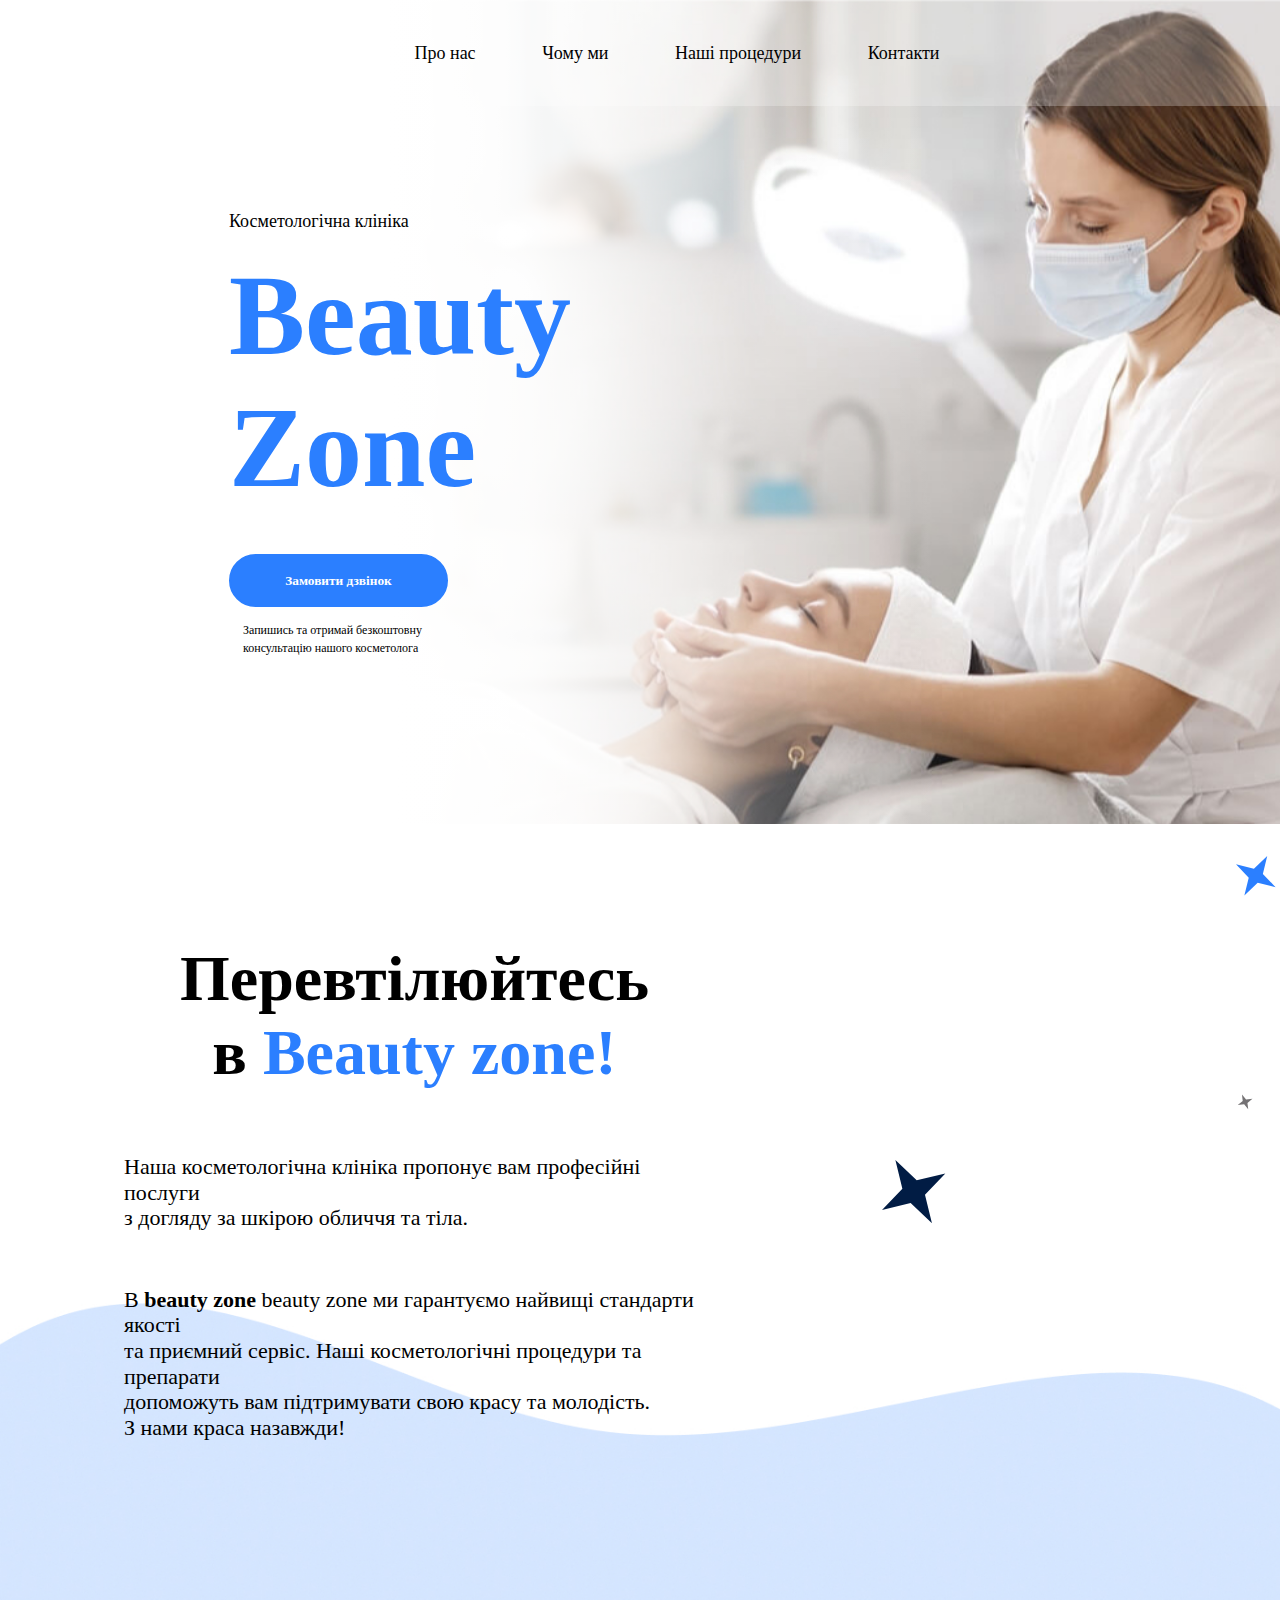
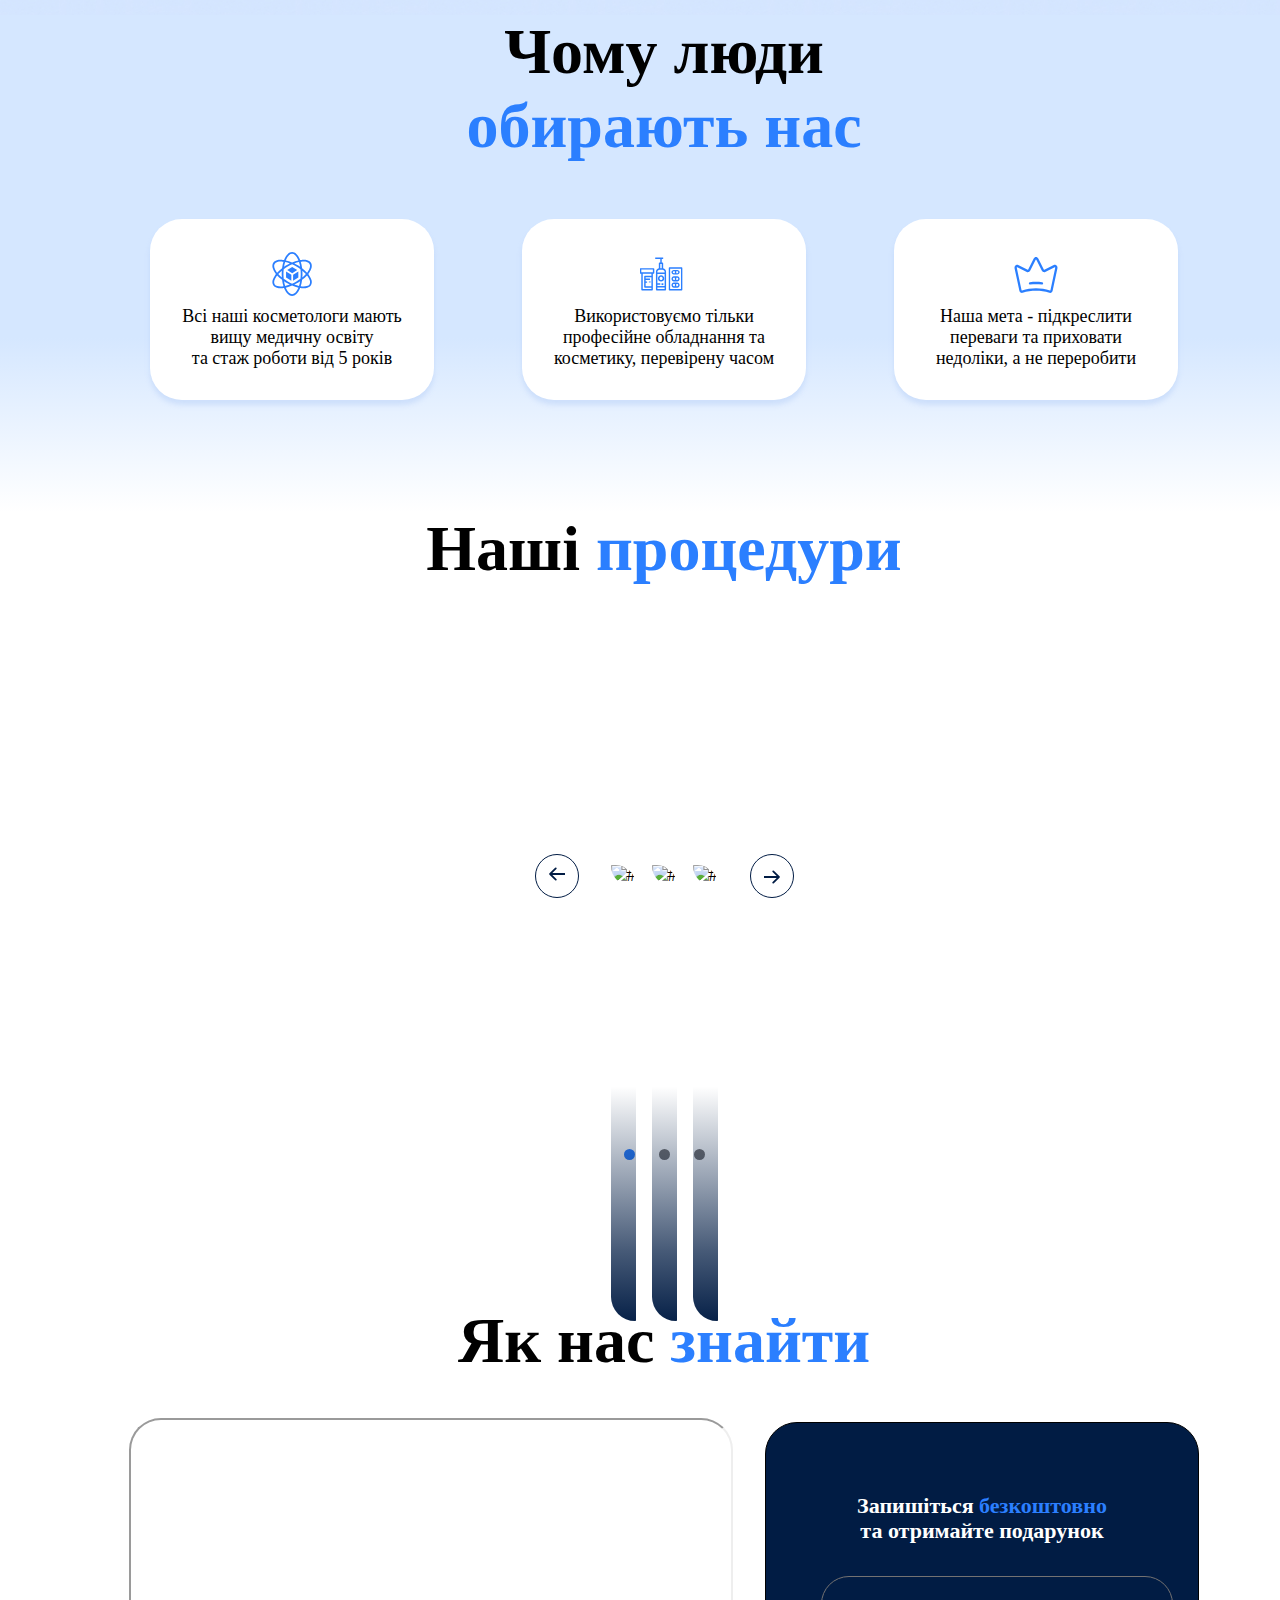
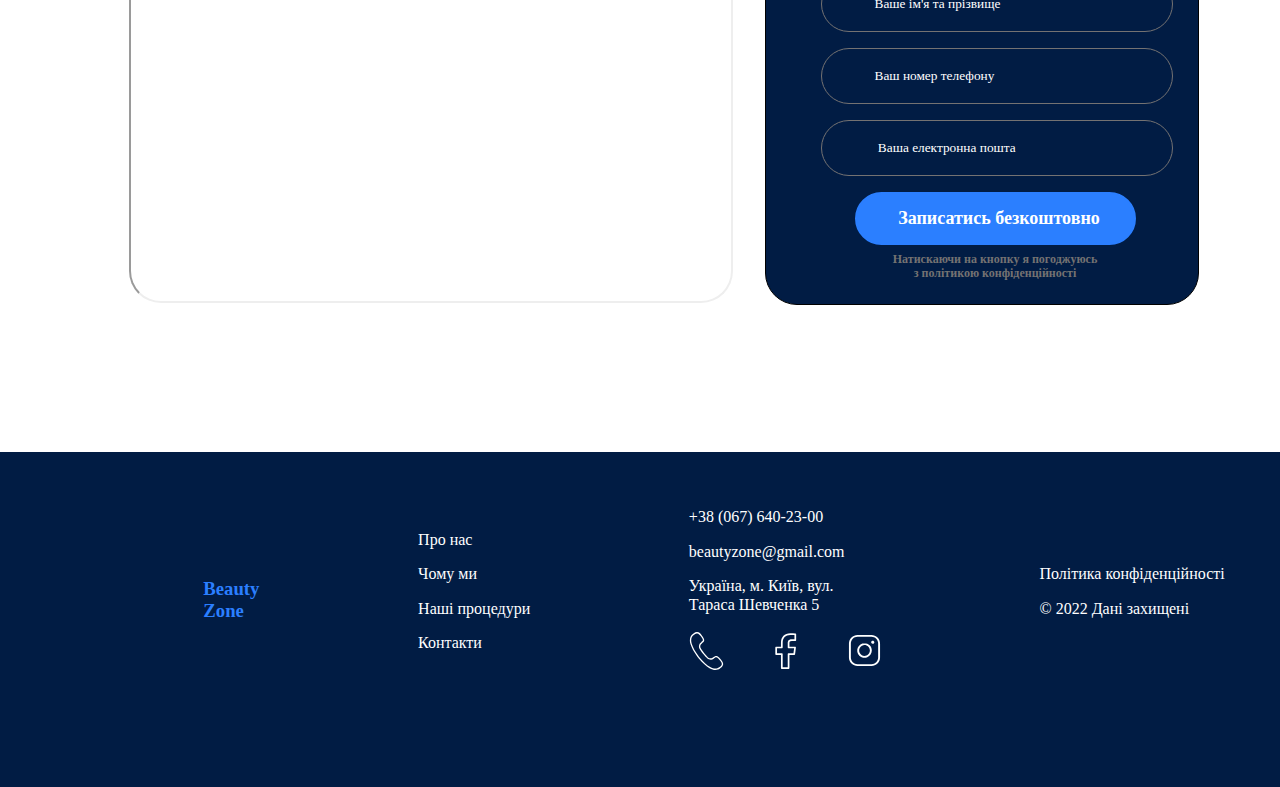
==== commit 9cd2aa42: "add-mobile-size" ====
--- a/index.html
+++ b/index.html
@@ -4,69 +4,84 @@
     <meta charset="UTF-8" />
     <meta name="viewport" content="width=device-width, initial-scale=1.0" />
     <title>Beauty Zone</title>
-    <link rel="stylesheet" href="beauty-style.css" />
+    <link rel="stylesheet" href="/scss/main.css" />
   </head>
   <body>
     <header class="header">
-      <div class="container container__head">
+      <div class="container">
         <div class="header__container">
-          <div class="header__logo">
-            <a class="logo" href="#">
-              <img src="img/mail-logo.svg" alt="" />
-            </a>
-          </div>
-          <div class="header_nav">
-            <ul class="nav__links">
-              <li><a class="nav__link" href="#about__us">Про нас</a></li>
-              <li><a class="nav__link" href="#why-we"> Чому ми</a></li>
+          <div class="header__nav">
+            <div class="header__logo">
+              <a class="" href="#">
+                <img src="img/mail-logo.svg" alt="" />
+              </a>
+            </div>
+
+            <ul class="header__links">
               <li>
-                <a class="nav__link" href="#our__prosids">Наші процедури</a>
-              </li>
-              <li><a class="nav__link" href="#contactts">Контакти </a></li>
+                <a class="header__link" href="#about__us">Про нас</a>
+              </li>
+              <li>
+                <a class="header__link" href="#why-we"> Чому ми</a>
+              </li>
+              <li>
+                <a class="header__link" href="#our__prosids">Наші процедури</a>
+              </li>
+              <li>
+                <a class="header__link" href="#contactts">Контакти </a>
+              </li>
             </ul>
-          </div>
-
-          <ul class="nav__icons">
-            <li class="nav__icon">
-              <a href="tel:+380670000000" title="Phone">
-                <img class="nav__icon-size" src="img/phone-icons.svg" alt=""
-              /></a>
-            </li>
-            <li class="nav__icon">
-              <a target="_blank" href="https://www.facebook.com/">
-                <img class="nav__icon-size" src="img/facebook-logo.svg" alt=""
-              /></a>
-            </li>
-            <li class="nav__icon">
-              <a target="_blank" href="https://www.instagram.com/">
-                <img class="nav__icon-size" src="img/insta-logo.svg" alt=""
-              /></a>
-            </li>
-          </ul>
+
+            <ul class="header__icons">
+              <li class="header__icon">
+                <a href="tel:+380670000000" title="Phone">
+                  <img class="" src="img/phone-icons.svg" alt=""
+                /></a>
+              </li>
+              <li class="header__icon">
+                <a target="_blank" href="https://www.facebook.com/">
+                  <img class="" src="img/facebook-logo.svg" alt=""
+                /></a>
+              </li>
+              <li class="header__icon">
+                <a target="_blank" href="https://www.instagram.com/">
+                  <img class="" src="img/insta-logo.svg" alt=""
+                /></a>
+              </li>
+            </ul>
+            <button class="header__burger" type="button">
+              <svg width="24" height="24">
+                <use
+                  class="header__burger-swg-img"
+                  href="img/icons.svg#icon-menu"
+                ></use>
+              </svg>
+            </button>
+          </div>
         </div>
       </div>
     </header>
     <main class="main">
       <section class="top">
-        <div class="container container__nav">
-          <div class="container__top">
-            <div class="top__inner">
-              <div class="header__subtitle">
+        <div class="container">
+          <div class="top__container">
+            <div class="top__align">
+              <div class="top__container-subtitle">
                 <h3>Косметологічна клініка</h3>
               </div>
-              <div class="header__h1">
+              <div class="top__header">
                 <h1>
-                  <span class="header__title">Beauty</span>
-                  <span class="header__title">Zone</span>
+                  <span class="top__container-header">Beauty</span>
+                  <span class="top__container-header">Zone</span>
                 </h1>
               </div>
-              <div class="call__inside">
-                <div class="button">
-                  <button class="call__button modal-btn-open">
+              <div class="top__button">
+                <div class="">
+                  <button class="button-call modal-btn-open">
                     Замовити дзвінок
                   </button>
                 </div>
-                <div class="under__button-text">
+                <div class="button-call-text">
                   <p>Запишись та отримай безкоштовну</p>
                   <p>консультацію нашого косметолога</p>
                 </div>
@@ -75,30 +90,28 @@
           </div>
         </div>
       </section>
-      <section class="about-us" id="about__us">
+      <section class="about" id="about-us">
         <div class="container about__container">
-          <div class="about-us__inner">
-            <svg class="star1 stars" width="64" height="64">
-              <use
-                href="img/symbol-defs.svg#icon-Star1"
-              ></use>
+          <div class="about__us">
+            <svg class="about__us-star1 about__us-stars" width="64" height="64">
+              <use class="www" href="img/symbol-defs.svg#icon-Star1"></use>
             </svg>
-            <svg class="star2 stars" width="40" height="40">
+            <svg class="about__us-star2 about__us-stars" width="40" height="40">
               <use class="" href="img/symbol-defs.svg#icon-Star2"></use>
             </svg>
-            <svg class="star3 stars" width="16" height="16">
+            <svg class="about__us-star3 about__us-stars" width="16" height="16">
               <use class="" href="img/symbol-defs.svg#icon-Star3"></use>
             </svg>
-            <div class="about-us__text">
-              <h2 class="text__decor-top">
+            <div class="about__us-text">
+              <h2 class="we-decor">
                 Перевтілюйтесь <br />в <span class="blue">Beauty zone! </span>
               </h2>
-              <p class="transform__text">
+              <p class="about__us-paragraph">
                 Наша косметологічна клініка пропонує вам професійні послуги
                 <br />
                 з догляду за шкірою обличчя та тіла.
               </p>
-              <p class="second__paragraph">
+              <p class="about__us-paragraph2">
                 B <span class="bold">beauty zone </span>beauty zone ми
                 гарантуємо найвищі стандарти якості <br />та приємний сервіс.
                 Наші косметологічні процедури та препарати <br />допоможуть вам
@@ -106,22 +119,22 @@
                 З нами краса назавжди!
               </p>
             </div>
-            <div class="about-us__photo">
-              <div class="about__first-photo"></div>
-              <div class="about__second-photo"></div>
+            <div class="about__us-photo">
+              <div class="about__us-photo1"></div>
+              <div class="about__us-photo2"></div>
             </div>
             <div class="stars"></div>
           </div>
         </div>
       </section>
-      <section class="why__we" id="why-we">
-        <div class="container why-we__container">
-          <h2 class="text__decor">
+      <section class="we" id="why-we">
+        <div class="container we__contain">
+          <h2 class="we-decor">
             Чому люди<span class="blue"> <br />обирають нас</span>
           </h2>
           <ul class="we__container">
-            <li class="why__we-blok">
-              <div class="block__inner">
+            <li class="we__blok">
+              <div class="we__blok-inner">
                 <svg class="we__swg" width="48" height="48">
                   <use
                     class="we__svg"
@@ -136,8 +149,8 @@
                 </p>
               </div>
             </li>
-            <li class="why__we-blok">
-              <div class="block__inner">
+            <li class="we__blok">
+              <div class="we__blok-inner">
                 <svg class="we__swg" width="48" height="48">
                   <use
                     class="we__svg"
@@ -151,15 +164,15 @@
                 </p>
               </div>
             </li>
-            <li class="why__we-blok">
-              <div class="block__inner">
+            <li class="we__blok">
+              <div class="we__blok-inner">
                 <svg class="we__swg" width="48" height="48">
                   <use
                     class="we__svg"
                     href="img/symbol-defs.svg#icon-crown-light"
                   ></use>
                 </svg>
-                <p class="block__inner-text">
+                <p class="we__blok-text">
                   Наша мета - підкреслити
                   <br />переваги та приховати <br />
                   недоліки, а не переробити
@@ -169,55 +182,55 @@
           </ul>
         </div>
       </section>
-      <section class="our__prosids" id="our__prosids">
+      <section class="prosids" id="our__prosids">
         <div class="container">
-          <h2 class="text__decor">Наші <span class="blue">процедури</span></h2>
-          <div class="procids__iner">
-            <div class="slider__vrap">
-              <div class="arrov__bloc">
-                <button class="arrov" type="button">
+          <h2 class="we-decor">Наші <span class="blue">процедури</span></h2>
+          <div class="prosids__iner">
+            <div class="prosids__slider">
+              <div class="">
+                <button class="prosids__arrov photo-hiden" type="button">
                   <svg width="16" height="16">
                     <use href="img/icons.svg#arrow"></use>
                   </svg>
                 </button>
               </div>
 
-              <div class="slider">
-                <div class="gradient__img">
-                  <div class="gradient"></div>
-                  <img src="img/mask1.jpg" class="slider__masks" alt="#" />
-                </div>
-                <div class="gradient__img">
-                  <div class="gradient"></div>
-                  <img src="img/mask2.jpg" class="slider__masks" alt="#" />
-                </div>
-                <div class="gradient__img">
-                  <div class="gradient"></div>
-                  <img src="img/mask3.jpg" class="slider__masks" alt="#" />
-                </div>
-              </div>
-              <div class="arrov__bloc">
-                <button class="arrov next" type="button">
+              <div class="prosids__slider-img">
+                <div class="prosids__slider-gradient">
+                  <div class="prosids__slider-gradin"></div>
+                  <img src="img/mask1.jpg" class="prosids__masks" alt="#" />
+                </div>
+                <div class="prosids__slider-gradient photo-hiden">
+                  <div class="prosids__slider-gradin"></div>
+                  <img src="img/mask2.jpg" class="prosids__masks" alt="#" />
+                </div>
+                <div class="prosids__slider-gradient photo-hiden">
+                  <div class="prosids__slider-gradin"></div>
+                  <img src="img/mask3.jpg" class="prosids__masks" alt="#" />
+                </div>
+              </div>
+              <div class="">
+                <button class="prosids__arrov next photo-hiden" type="button">
                   <svg width="16" height="16">
                     <use href="img/icons.svg#arrow"></use>
                   </svg>
                 </button>
               </div>
             </div>
-            <div class="slider__dot">
-              <div class="dot_element1"></div>
-              <div class="dot_element2"></div>
-              <div class="dot_element3"></div>
+            <div class="prosids__dot">
+              <div class="prosids__dot-element1"></div>
+              <div class="prosids__dot-element2"></div>
+              <div class="prosids__dot-element3"></div>
             </div>
           </div>
         </div>
       </section>
-      <section class="find__us" id="contactts">
+      <section class="find" id="contactts">
         <div class="container">
-          <h2 class="text__decor">Як нас <span class="blue">знайти</span></h2>
+          <h2 class="we-decor">Як нас <span class="blue">знайти</span></h2>
 
           <div class="find__inner">
-            <div class="map__iframe">
+            <div class="find__map-iframe">
               <iframe
                 src="https://www.google.com/maps/embed?pb=!1m14!1m8!1m3!1d2537.4757916685044!2d30.7752234!3d50.5067134!3m2!1i1024!2i768!4f13.1!3m3!1m2!1s0x40d4d97de411b701%3A0x48116b28f7f00d94!2sTarasa%20Shevchenka%20St%2C%205%2C%20Brovary%2C%20Kyivs&#39;ka%20oblast%2C%2007400!5e0!3m2!1sen!2sua!4v1718102539572!5m2!1sen!2sua"
                 width="600"
@@ -229,20 +242,20 @@
               >
               </iframe>
             </div>
-            <div class="imput__form">
-              <div class="call__order">
+            <div class="find__form">
+              <div class="find">
                 <h3 class="reservation">
                   <span>Запишіться <span class="blue">безкоштовно </span></span>
                   <span>та отримайте подарунок</span>
                 </h3>
-                <div class="form__imputs">
+                <div class="find__form-imputs">
                   <form
                     name="modal__form"
                     autocomplete="on"
                     action="http://127.0.0.1:5500/index.html"
                   >
                     <input
-                      class="imut_aria"
+                      class="find__form-imput"
                       type="text"
                       placeholder="      Ваше ім'я та прізвище"
                       required
@@ -250,7 +263,7 @@
                     />
 
                     <input
-                      class="imut_aria"
+                      class="find__form-imput"
                       type="tel"
                       placeholder="      Ваш номер телефону"
                       required
@@ -258,16 +271,16 @@
                     />
 
                     <input
-                      class="imut_aria"
+                      class="find__form-imput"
                       type="email"
                       placeholder="       Ваша електронна пошта"
                       required
                     />
-                    <div class="button__sub">
-                      <button class="reservation__buton">
+                    <div class="find__reservation">
+                      <button class="find__buton">
                         Записатись безкоштовно
                       </button>
-                      <div class="button__rule">
+                      <div class="find__button-rule">
                         <div>Натискаючи на кнопку я погоджуюсь</div>
                         <div>з політикою конфіденційності</div>
                       </div>
@@ -284,7 +297,7 @@
       <div class="container footer__container">
         <div class="footer__inner">
           <div>
-            <h3 class="logo__footer">Beauty <br />Zone</h3>
+            <h3 class="footer__logo">Beauty <br />Zone</h3>
           </div>
           <div class="footer__list">
             <ul class="footer__list-item">
@@ -302,67 +315,63 @@
               </li>
             </ul>
           </div>
-          <div>
-            <div class="footer__contacts">
-              <address>
-                <ul>
-                  <li class="footer__item">
-                    <a
-                      class="footer__nav"
-                      href="tel:+380670000000"
-                      title="Phone"
-                      >+38 (067) 640-23-00</a
-                    >
-                  </li>
-                  <li class="footer__item">
-                    <a
-                      class="footer__nav"
-                      target="_blank"
-                      href="beautyzone@gmail.com"
-                      >beautyzone@gmail.com</a
-                    >
-                  </li>
-                  <li class="footer__item">
-                    <a
-                      class="footer__nav"
-                      target="_blank"
-                      href="https://maps.app.goo.gl/VU9AGqJTR6EwHD9VA"
-                      >Україна, м. Київ, вул. Тараса Шевченка 5
-                    </a>
-                  </li>
-                </ul>
-              </address>
-              <div class="footer__icons">
-                <ul class="icons__footer">
-                  <li class="swg__align">
-                    <a href="tel:+380670000000" title="Phone">
-                      <svg width="35" height="40">
-                        <use
-                          class="svg__img"
-                          href="img/symbol-defs.svg#icon-phone-icons"
-                        ></use></svg
-                    ></a>
-                  </li>
-                  <li class="swg__align">
-                    <a target="_blank" href="https://www.facebook.com/">
-                      <svg width="22" height="37">
-                        <use
-                          class="svg__img"
-                          href="img/symbol-defs.svg#icon-facebook-logo"
-                        ></use></svg
-                    ></a>
-                  </li>
-                  <li class="swg__align">
-                    <a target="_blank" href="https://www.instagram.com/">
-                      <svg width="33" height="33">
-                        <use
-                          class="svg__img"
-                          href="img/symbol-defs.svg#icon-insta-logo"
-                        ></use></svg
-                    ></a>
-                  </li>
-                </ul>
-              </div>
+
+          <div class="footer__contacts">
+            <address>
+              <ul class="photo-hiden">
+                <li class="footer__item">
+                  <a class="footer__nav" href="tel:+380670000000" title="Phone"
+                    >+38 (067) 640-23-00</a
+                  >
+                </li>
+                <li class="footer__item">
+                  <a
+                    class="footer__nav"
+                    target="_blank"
+                    href="beautyzone@gmail.com"
+                    >beautyzone@gmail.com</a
+                  >
+                </li>
+                <li class="footer__item">
+                  <a
+                    class="footer__nav"
+                    target="_blank"
+                    href="https://maps.app.goo.gl/VU9AGqJTR6EwHD9VA"
+                    >Україна, м. Київ, вул. Тараса Шевченка 5
+                  </a>
+                </li>
+              </ul>
+            </address>
+            <div class="footer__icons">
+              <ul class="footer__icon">
+                <li class="footer__icon-swg">
+                  <a href="tel:+380670000000" title="Phone">
+                    <svg width="35" height="40">
+                      <use
+                        class="footer__icon-swg-img"
+                        href="img/symbol-defs.svg#icon-phone-icons"
+                      ></use></svg
+                  ></a>
+                </li>
+                <li class="footer__icon-swg">
+                  <a target="_blank" href="https://www.facebook.com/">
+                    <svg width="22" height="37">
+                      <use
+                        class="footer__icon-swg-img"
+                        href="img/symbol-defs.svg#icon-facebook-logo"
+                      ></use></svg
+                  ></a>
+                </li>
+                <li class="footer__icon-swg">
+                  <a target="_blank" href="https://www.instagram.com/">
+                    <svg width="33" height="33">
+                      <use
+                        class="footer__icon-swg-img"
+                        href="img/symbol-defs.svg#icon-insta-logo"
+                      ></use></svg
+                  ></a>
+                </li>
+              </ul>
             </div>
           </div>
           <div>
@@ -379,52 +388,51 @@
             <use class="ww" href="img/symbol-defs copy.svg#icon-Group"></use>
           </svg>
         </button>
-        <div class="drop__style">
-          <div>
-            <h2 class="text__decor decor__form">Замовити<br />дзвінок</h2>
-          </div>
-          <div class="">
+        <div class="backdrop__style">
+          <h2 class="decor-form">Замовити<br />дзвінок</h2>
+
+          <div class="find-form">
             <h3 class="reservation">
               <span>Запишіться <span class="blue">безкоштовно </span></span>
               <span>та отримайте подарунок</span>
             </h3>
-            <div class="form__imputs">
+            <div class="modal__form-imputs">
               <form
                 name="modal__form"
                 autocomplete="on"
                 action="http://127.0.0.1:5500/index.html"
               >
-                <label class="form__label" for="user__name"></label>
+                <label class="find__form-label" for="user__name"></label>
                 <input
-                  class="imut_aria imput__drop"
+                  class="find__form-imput"
                   type="text"
                   placeholder="      Ваше ім'я та прізвище"
                   required
                   pattern="[А-Яа-яa-zA-Z]{5,22}"
                 />
-                <label class="form__label" for="phone__number"></label>
+                <label class="find__form-label" for="phone__number"></label>
                 <input
-                  class="imut_aria imput__drop"
+                  class="find__form-imput"
                   type="tel"
                   placeholder="      Ваш номер телефону "
                   required
                   pattern="^\+[0-9]{12}"
                 />
-                <label class="form__label" for="email"></label>
+                <label class="find__form-label" for="email"></label>
                 <input
-                  class="imut_aria imput__drop"
+                  class="find__form-imput"
                   type="email"
                   placeholder="       Ваша електронна пошта"
                   required
                 />
-                <div class="button__sub">
-                  <button class="reservation__buton" type="submit">
+                <div class="find__reservation">
+                  <button class="find__buton" type="submit">
                     Записатись безкоштовно
                   </button>
-                  <div class="button__rule">
+                  <div class="find__button-rule">
                     <div>Натискаючи на кнопку я погоджуюсь</div>
                     <div>
-                      <a class="button__rule-in" href="">
+                      <a class="find__button-rule-in" href="">
                         з політикою конфіденційності</a
                       >
                     </div>
--- a/scss/main.css
+++ b/scss/main.css
@@ -0,0 +1,984 @@
+@font-face {
+  font-display: swap;
+  font-family: "Roboto";
+  font-style: normal;
+  font-weight: 400;
+  src: url("../fonts/roboto-v30-latin-regular.woff2") format("woff2");
+}
+@font-face {
+  font-display: swap;
+  font-family: "Roboto";
+  font-style: normal;
+  font-weight: 500;
+  src: url("../fonts/roboto-v30-latin-500.woff2") format("woff2");
+}
+@font-face {
+  font-display: swap;
+  font-family: "Roboto";
+  font-style: normal;
+  font-weight: 700;
+  src: url("../fonts/roboto-v30-latin-700.woff2") format("woff2");
+}
+@font-face {
+  font-display: swap;
+  font-family: "Play";
+  font-style: normal;
+  font-weight: 400;
+  src: url("../fonts/play-v19-latin-regular.woff2") format("woff2"),
+    url("../fonts/play-v19-latin-regular.ttf") format("truetype");
+}
+@font-face {
+  font-display: swap;
+  font-family: "Play";
+  font-style: normal;
+  font-weight: 700;
+  src: url("../fonts/play-v19-latin-700.woff2") format("woff2"),
+    url("../fonts/play-v19-latin-700.ttf") format("truetype");
+}
+body {
+  color: black;
+  font-family: "Roboto";
+  font-size: 18px;
+  font-weight: 400;
+  line-height: 1.16;
+  margin: 0 auto;
+}
+
+address,
+button {
+  font-style: normal;
+}
+
+h1,
+h2,
+h4,
+p {
+  margin-top: 0;
+  margin-bottom: 0;
+}
+
+ul {
+  list-style-type: none;
+  padding-inline-start: 0px;
+  margin: 0;
+}
+
+a {
+  text-decoration: none;
+}
+
+h2 {
+  text-align: center;
+}
+
+.container {
+  width: 100%;
+  max-width: 1440px;
+  margin: 0 auto;
+  padding: 0 24px;
+  padding-bottom: 96px;
+}
+
+:root {
+  --main-color: #011c44;
+  --color-brand: #2b7fff;
+  --white-color: #ffffff;
+}
+
+*::before,
+*::after {
+  box-sizing: border-box;
+}
+
+.button-call {
+  color: var(--white-color);
+  background-color: var(--color-brand);
+  border: 2px solid var(--color-brand);
+  border-radius: 32px;
+  width: 186px;
+  height: 44px;
+  font-family: Roboto;
+  font-weight: 600;
+  transition-duration: 0.2s;
+  margin: auto;
+}
+.button-call-call:hover {
+  color: var(--main-color);
+  background-color: transparent;
+}
+@media screen and (min-width: 1280px) {
+  .button-call {
+    width: 219px;
+    height: 53px;
+  }
+}
+
+.find__buton {
+  color: var(--white-color);
+  background-color: var(--color-brand);
+  border: 2px solid var(--color-brand);
+  border-radius: 32px;
+  width: 281px;
+  height: 53px;
+  padding-left: 14px;
+  margin-bottom: 8px;
+  font-family: Roboto;
+  font-size: 18px;
+  font-weight: 600;
+  transition-duration: 0.2s;
+}
+.find__buton__buton:hover {
+  color: var(--main-color);
+  background-color: white;
+}
+
+.button-call-text {
+  font-size: 12px;
+  line-height: 1.5;
+  padding-top: 14px;
+}
+@media screen and (min-width: 1280px) {
+  .button-call-text {
+    width: 238px;
+    padding-left: 14px;
+  }
+}
+
+.find__button-rule {
+  font-size: 12px;
+  color: #747272;
+  display: flex;
+  flex-direction: column;
+  align-items: center;
+  padding-bottom: 15px;
+}
+
+.find__button-rule-in {
+  color: #747272;
+  text-decoration: underline;
+}
+
+.find__button-rule:hover {
+  color: var(--color-brand);
+}
+
+.find__button-rule-in:hover {
+  color: var(--color-brand);
+}
+
+.header__links {
+  display: none;
+}
+@media screen and (min-width: 1280px) {
+  .header__links {
+    display: flex;
+    align-items: center;
+    justify-content: space-between;
+    flex-grow: 1;
+    width: 100%;
+    max-width: 525px;
+  }
+}
+
+.header__link {
+  color: #000;
+  transition-duration: 0.2s;
+}
+
+.header__link:hover {
+  color: var(--color-brand);
+  background-color: transparent;
+}
+
+.header {
+  position: absolute;
+  width: 100%;
+  height: 106px;
+  top: 0;
+  left: 0;
+}
+@media screen and (min-width: 1280px) {
+  .header {
+    background: rgba(255, 255, 255, 0.2509803922);
+  }
+}
+.header__container {
+  display: flex;
+  align-items: center;
+  justify-content: space-between;
+  height: 30px;
+  padding: 16px;
+  padding-right: 30px;
+}
+@media screen and (min-width: 1280px) {
+  .header__container {
+    display: flex;
+    align-items: center;
+    justify-content: space-between;
+    height: 42px;
+    padding: 32px;
+  }
+}
+@media screen and (min-width: 1280px) {
+  .header__logo {
+    padding-top: 16px;
+    padding-left: 90px;
+    padding-right: 15px;
+  }
+}
+.header__nav {
+  display: flex;
+  align-items: center;
+  justify-content: space-between;
+  flex-grow: 1;
+}
+.header__icons {
+  display: none;
+}
+@media screen and (min-width: 1280px) {
+  .header__icons {
+    display: flex;
+    align-items: center;
+    justify-content: center;
+    gap: 32px;
+    padding-left: 15px;
+  }
+}
+.header__icon {
+  display: flex;
+  justify-content: center;
+}
+.header__burger {
+  display: block;
+  background-color: transparent;
+  border: 0;
+}
+@media screen and (min-width: 1280px) {
+  .header__burger {
+    display: none;
+  }
+}
+
+.top {
+  padding-top: 71px;
+  background-image: linear-gradient(
+      56.68deg,
+      #ffffff 20.92%,
+      rgba(255, 255, 255, 0.78) 44.46%,
+      rgba(255, 255, 255, 0.2) 58.9%,
+      rgba(255, 255, 255, 0) 72.45%
+    ),
+    url(/img/image1576.jpg);
+  background-repeat: no-repeat;
+  background-position: center top;
+  background-size: cover;
+}
+@media screen and (min-width: 1280px) {
+  .top {
+    background-image: linear-gradient(
+        89.38deg,
+        #ffffff 30.62%,
+        rgba(255, 255, 255, 0.850898) 41.31%,
+        rgba(255, 255, 255, 0.193204) 58.65%,
+        rgba(255, 255, 255, 0) 72.78%
+      ),
+      url(/img/Group.jpg);
+  }
+}
+
+.top__header {
+  padding-bottom: 32px;
+}
+@media screen and (min-width: 1280px) {
+  .top__header {
+    padding-bottom: 40px;
+  }
+}
+
+.top__container {
+  display: block;
+  width: 100%;
+  max-width: 320px;
+  height: 184px;
+  margin: auto;
+}
+@media screen and (min-width: 1280px) {
+  .top__container {
+    max-width: 529px;
+    height: 408px;
+    padding-left: 205px;
+    padding-bottom: 126.5px;
+    padding-top: 122px;
+    margin-left: 0;
+  }
+}
+
+.top__container-subtitle h3 {
+  font-family: "Roboto";
+  font-size: 18px;
+  font-weight: 400;
+}
+
+.top__container-header {
+  font-family: "Play";
+  color: var(--color-brand);
+  font-size: 54px;
+  font-weight: 700;
+}
+@media screen and (min-width: 1280px) {
+  .top__container-header {
+    font-size: 114px;
+  }
+}
+
+.top__align {
+  display: flex;
+  flex-direction: column;
+  align-items: center;
+}
+@media screen and (min-width: 1280px) {
+  .top__align {
+    display: block;
+  }
+}
+
+.top__button {
+  display: flex;
+  flex-direction: column;
+  justify-content: center;
+  align-items: center;
+}
+@media screen and (min-width: 1280px) {
+  .top__button {
+    display: block;
+  }
+}
+
+.about__us-text {
+  margin: auto;
+}
+@media screen and (min-width: 1280px) {
+  .about__us-text {
+    padding-left: 100px;
+    padding-top: 40px;
+  }
+}
+
+.about__us-paragraph {
+  margin: auto;
+  font-size: 22px;
+  padding-top: 24px;
+  padding-bottom: 16px;
+}
+@media screen and (min-width: 1280px) {
+  .about__us-paragraph {
+    padding-right: 40px;
+    margin-bottom: 40px;
+  }
+}
+
+.about__us-paragraph2 {
+  margin: auto;
+  font-size: 22px;
+}
+.about-us-decor {
+  font-family: "Play";
+  font-size: 64px;
+  font-weight: 700;
+  line-height: 1.16;
+  margin-bottom: 40px;
+  width: 499px;
+}
+
+.about__us-paragraph2 .bold {
+  font-size: 22px;
+  font-weight: bold;
+}
+
+.about__us {
+  width: 100%;
+  display: flex;
+  justify-content: space-between;
+  height: 347px;
+}
+@media screen and (min-width: 1280px) {
+  .about__us {
+    height: 695px;
+  }
+}
+
+.about__container {
+  background-image: url(/img/background-vaves.jpg);
+  background-position-y: -80%;
+  background-position-x: 0;
+  background-repeat: no-repeat;
+  background-size: cover;
+}
+
+.about__us-stars {
+  position: absolute;
+  transform: translate(858px, 336px);
+}
+
+.about__us-star1 {
+  display: none;
+}
+@media screen and (min-width: 1280px) {
+  .about__us-star1 {
+    transform: translate(858px, 336px);
+    fill: var(--main-color);
+    display: block;
+  }
+}
+
+.about__us-star1:hover,
+.about__us-star2:hover,
+.about__us-star3:hover {
+  animation-name: spin__star;
+  animation-duration: 3s;
+  scale: 2;
+}
+
+.about__us-star2 {
+  display: none;
+}
+@media screen and (min-width: 1280px) {
+  .about__us-star2 {
+    transform: translate(1212px, 32px);
+    fill: #2b7fff;
+    display: block;
+  }
+}
+
+.about__us-star3 {
+  display: none;
+}
+@media screen and (min-width: 1280px) {
+  .about__us-star3 {
+    transform: translate(1213px, 270px);
+    fill: #747274;
+    display: block;
+  }
+}
+
+@keyframes spin__star {
+  from {
+    transform: rotate(0);
+  }
+  to {
+    transform: rotate(360deg);
+  }
+}
+.about__us-photo {
+  display: none;
+}
+@media screen and (min-width: 1280px) {
+  .about__us-photo {
+    width: 100%;
+    max-width: 499px;
+    display: flex;
+    flex-direction: column;
+    flex-shrink: 0;
+    padding-right: 100px;
+  }
+}
+
+.about__us-photo2 {
+  display: flex;
+  align-self: flex-end;
+  width: 100%;
+  max-width: 327px;
+  height: 327px;
+  background-image: url(/img/lady__face2.jpg);
+  border-radius: 180px;
+}
+
+.about__us-photo1 {
+  width: 100%;
+  max-width: 327px;
+  height: 327px;
+  background-image: url(/img/lady_face1.jpg);
+  border-radius: 180px;
+}
+
+.we__contain {
+  background: rgb(255, 255, 255);
+  background: linear-gradient(
+    0deg,
+    rgb(255, 255, 255) 0%,
+    rgb(213, 231, 255) 35%
+  );
+}
+
+.we-decor {
+  font-family: "Play";
+  font-size: 32px;
+  font-weight: 700;
+  line-height: 1.16;
+  margin-bottom: 20px;
+}
+@media screen and (min-width: 1280px) {
+  .we-decor {
+    font-size: 64px;
+    margin-bottom: 40px;
+  }
+}
+
+.we-decor .blue {
+  color: var(--color-brand);
+}
+
+.we__blok {
+  display: flex;
+  align-items: center;
+  justify-content: center;
+  width: 100%;
+  max-width: 316px;
+  height: 181px;
+  border-radius: 32px;
+  background-color: #ffffff;
+  box-shadow: 0px 5px 5px rgba(168, 198, 245, 0.3803921569);
+  margin: 16px;
+}
+@media screen and (min-width: 1280px) {
+  .we__blok {
+    display: flex;
+    align-items: center;
+    justify-content: center;
+    width: 100%;
+    max-width: 316px;
+    height: 181px;
+    border-radius: 32px;
+    background-color: #ffffff;
+    box-shadow: 0px 5px 5px rgba(168, 198, 245, 0.3803921569);
+  }
+}
+
+.we__blok-inner {
+  display: flex;
+  flex-direction: column;
+  align-items: center;
+  justify-content: center;
+  width: 100%;
+  max-width: 252px;
+  height: 133px;
+  text-align: center;
+}
+
+.we__blok-text {
+  display: flex;
+  justify-content: space-between;
+}
+
+.we__container {
+  display: flex;
+  flex-direction: column;
+  align-items: center;
+  justify-content: center;
+}
+@media screen and (min-width: 1280px) {
+  .we__container {
+    display: flex;
+    flex-direction: row;
+    width: 100%;
+    max-width: 1060px;
+    margin-left: auto;
+    margin-right: auto;
+    justify-content: space-between;
+    gap: 56px;
+  }
+}
+
+.we__svg {
+  fill: #2b7fff;
+}
+
+.we__swg {
+  padding-bottom: 8px;
+}
+
+.prosids__iner {
+  display: flex;
+  flex-direction: column;
+  align-items: center;
+}
+
+.prosids__arrov {
+  display: flex;
+  align-items: center;
+  justify-content: center;
+  flex-shrink: 0;
+  width: 44px;
+  height: 44px;
+  padding: 0;
+  fill: var(--main-color);
+  background-color: transparent;
+  border-radius: 50%;
+  border: 1px solid var(--main-color);
+  cursor: pointer;
+  margin-right: 32px;
+  margin-left: 32px;
+  transition-duration: 0.2s;
+}
+
+.prosids__arrov:hover {
+  background-color: var(--color-brand);
+  fill: var(--white-color);
+}
+
+.prosids__arrov.next {
+  transform: rotate(180deg);
+}
+
+.prosids__slider-img {
+  display: flex;
+  justify-content: center;
+  gap: 16px;
+}
+
+.prosids__slider {
+  width: 100%;
+  max-width: 1216px;
+  height: 499px;
+  display: flex;
+  justify-content: space-between;
+  align-items: center;
+}
+
+.prosids__slider-gradient {
+  position: relative;
+}
+
+.prosids__slider-gradin {
+  position: absolute;
+  top: 0px;
+  width: 100%;
+  max-width: 344px;
+  height: 100%;
+  min-height: 456px;
+  background-image: linear-gradient(
+    180.05deg,
+    rgba(1, 28, 68, 0) 48.53%,
+    rgba(1, 28, 68, 0.725825) 84.61%,
+    #011c44 101.39%
+  );
+  border-radius: 4px 120px;
+}
+
+.prosids__slider {
+  display: flex;
+  align-items: center;
+  justify-content: center;
+  white-space: nowrap;
+}
+
+.prosids__masks {
+  border-radius: 4px 120px;
+}
+
+.prosids__dot {
+  display: flex;
+  gap: 24px;
+  padding-top: 24px;
+}
+
+.prosids__dot-element1 {
+  width: 11px;
+  height: 11px;
+  background-color: #2b7fff;
+  border-radius: 50%;
+}
+
+.prosids__dot-element2 {
+  width: 11px;
+  height: 11px;
+  background-color: #747272;
+  border-radius: 50%;
+}
+
+.prosids__dot-element3 {
+  width: 11px;
+  height: 11px;
+  background-color: #747272;
+  border-radius: 50%;
+}
+
+.photo-hiden {
+  display: none;
+}
+@media screen and (min-width: 1280px) {
+  .photo-hiden {
+    display: block;
+  }
+}
+
+.find__inner {
+  display: flex;
+  align-items: center;
+  justify-content: center;
+  flex-direction: column-reverse;
+  gap: 32px;
+}
+@media screen and (min-width: 1280px) {
+  .find__inner {
+    display: flex;
+    align-items: center;
+    justify-content: center;
+    flex-direction: row;
+    gap: 32px;
+  }
+}
+
+.text__decor {
+  font-family: "Play";
+}
+
+.find {
+  padding: 48px 57px;
+  font-family: "Roboto";
+  font-weight: 600;
+}
+
+.find__form {
+  width: 100%;
+  max-width: 423px;
+  height: 481px;
+  border: 1px solid;
+  border-radius: 32px;
+  background-color: #011c44;
+}
+
+.find-form {
+  padding: 48px 57px;
+  font-family: "Roboto";
+  font-weight: 600;
+}
+
+.reservation {
+  color: #ffffff;
+  font-family: "Roboto";
+  font-weight: 600;
+  font-size: 22px;
+  display: flex;
+  flex-direction: column;
+  align-items: center;
+  margin-bottom: 32px;
+}
+
+.reservation .blue {
+  color: var(--color-brand);
+}
+
+.find__form {
+  width: 100%;
+  max-width: 432px;
+  height: 481px;
+}
+
+.find__form-imput {
+  color: var(--white-color);
+  border: 1px solid #747272;
+  border-radius: 32px;
+  width: 100%;
+  height: 52px;
+  background-color: var(--main-color);
+  margin-bottom: 16px;
+  padding-left: 33px;
+}
+
+.find__form-imput::-moz-placeholder {
+  color: #ffffff;
+  font-family: Roboto;
+  font-weight: 400;
+}
+
+.find__form-imput::placeholder {
+  color: #ffffff;
+  font-family: Roboto;
+  font-weight: 400;
+}
+
+.find__form-imput:focus {
+  background-color: #747272;
+}
+
+.beuti-logo__footer {
+  color: var(--color-brand);
+  font-family: "Play";
+  font-weight: 700;
+  font-size: 24px;
+}
+
+.find__form-imputs {
+  width: 100%;
+  max-width: 310px;
+  display: flex;
+  flex-direction: column;
+  align-items: center;
+  justify-content: center;
+  padding-right: 34px;
+}
+
+.find__reservation {
+  padding-left: 34px;
+  display: flex;
+  align-items: center;
+  flex-direction: column;
+}
+
+.footer__container {
+  background-color: #011c44;
+  background-image: url(img/pexels-photo-8101532-PhotoRoom\ 1.png);
+  background-repeat: no-repeat;
+  background-position-x: right;
+  background-position-y: bottom;
+}
+
+.footer__inner {
+  display: flex;
+  flex-direction: column;
+  align-items: center;
+  justify-content: center;
+  color: var(--white-color);
+  /* gap: 20px; */
+}
+@media screen and (min-width: 1280px) {
+  .footer__inner {
+    display: flex;
+    justify-content: space-around;
+    font-weight: 400;
+    font-size: 16px;
+    flex-direction: row;
+    color: var(--white-color);
+    padding-top: 56px;
+    padding-left: 100px;
+  }
+}
+.footer__inner .footer__nav {
+  color: #ffffff;
+  margin-bottom: 16px;
+  transition-duration: 0.2s;
+}
+.footer__inner .footer__nav:hover {
+  color: var(--color-brand);
+}
+
+.footer__item {
+  padding-bottom: 16px;
+}
+
+.footer__logo {
+  color: var(--color-brand);
+  margin-bottom: 20px;
+  margin-top: 20px;
+}
+.footer__list-item {
+  margin: 0;
+  display: flex;
+  flex-direction: column;
+  align-items: center;
+  justify-content: center;
+}
+@media screen and (min-width: 1280px) {
+  .footer__list-item {
+    display: block;
+  }
+}
+
+.footer__contacts {
+  width: 100%;
+  max-width: 192px;
+}
+
+.footer__icon {
+  display: flex;
+  justify-content: space-between;
+}
+
+.icons__footer {
+  color: var(--white-color);
+  display: flex;
+  justify-content: flex-start;
+  gap: 24px;
+}
+
+.footer__icon-swg-img {
+  width: 32px;
+  height: 32px;
+  filter: invert(96%) sepia(96%) saturate(0%) hue-rotate(102deg)
+    brightness(105%) contrast(104%);
+}
+
+.footer__icon-swg {
+  display: flex;
+  align-items: center;
+  justify-content: center;
+  padding-bottom: 16px;
+}
+.backdrop {
+  display: flex;
+  align-items: center;
+  justify-content: center;
+  position: fixed;
+  top: 0;
+  left: 0;
+  right: 0;
+  bottom: 0;
+  padding: 20px 0;
+  background-color: rgba(0, 0, 0, 0.5);
+  transition: opacity 0.4s, visibility 0.4s;
+}
+
+.modal {
+  position: relative;
+  width: 100%;
+  max-width: 723px;
+  height: 100%;
+  max-height: 681px;
+  background-color: var(--main-color);
+  border-radius: 32px;
+  overflow: auto;
+}
+
+.backdrop.is-hidden {
+  opacity: 0;
+  visibility: hidden;
+  pointer-events: none;
+}
+
+.backdrop__style {
+  display: flex;
+  flex-direction: column;
+  justify-content: center;
+  align-items: center;
+  padding-right: 144px;
+  padding-left: 144px;
+}
+
+.decor-form {
+  color: #ffffff;
+  padding-top: 42px;
+  font-family: "Play";
+  font-size: 64px;
+  font-weight: 700;
+  line-height: 1.16;
+  width: 499px;
+}
+
+.modal-btn-close {
+  position: absolute;
+  top: 42px;
+  right: 42px;
+  background-color: transparent;
+  border: none;
+}
+
+.modal__form-imputs {
+  width: 100%;
+  max-width: 310px;
+  display: flex;
+  flex-direction: column;
+  align-items: center;
+  justify-content: center;
+  padding-right: 34px;
+} /*# sourceMappingURL=main.css.map */
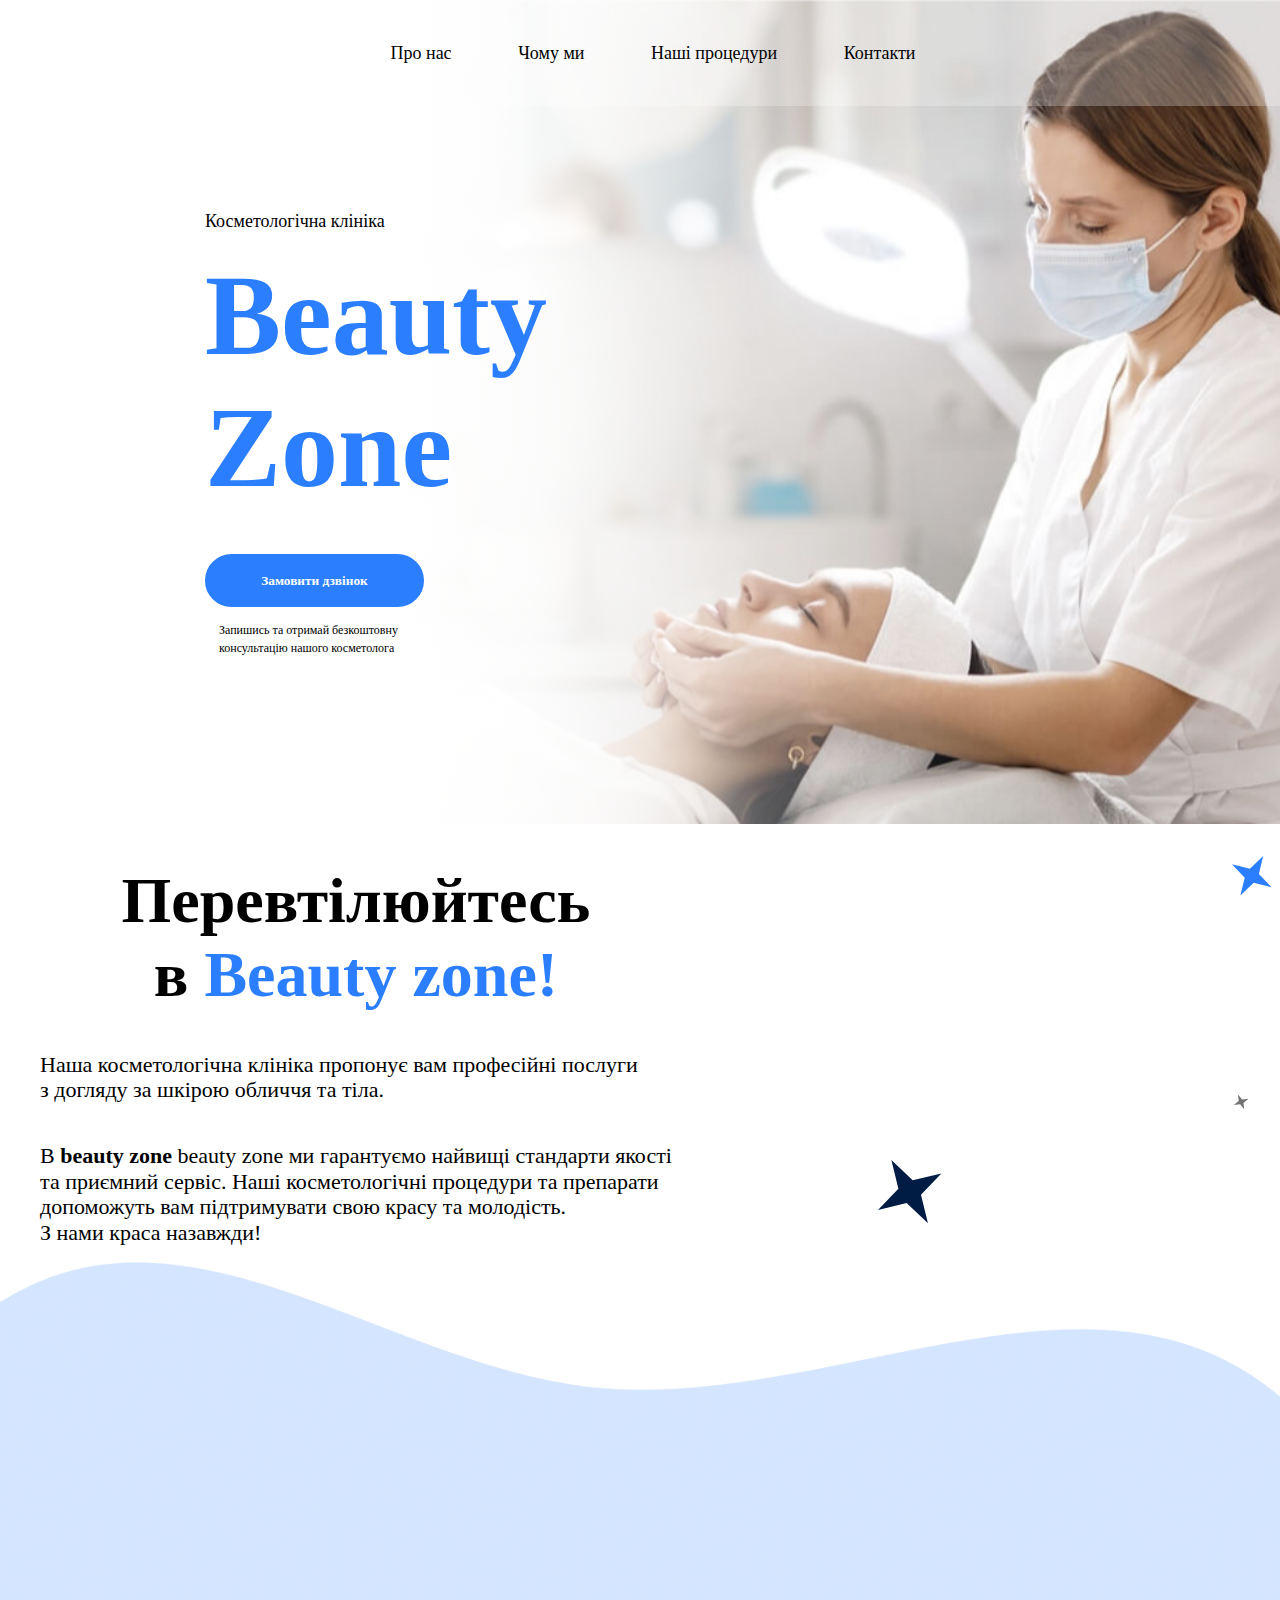
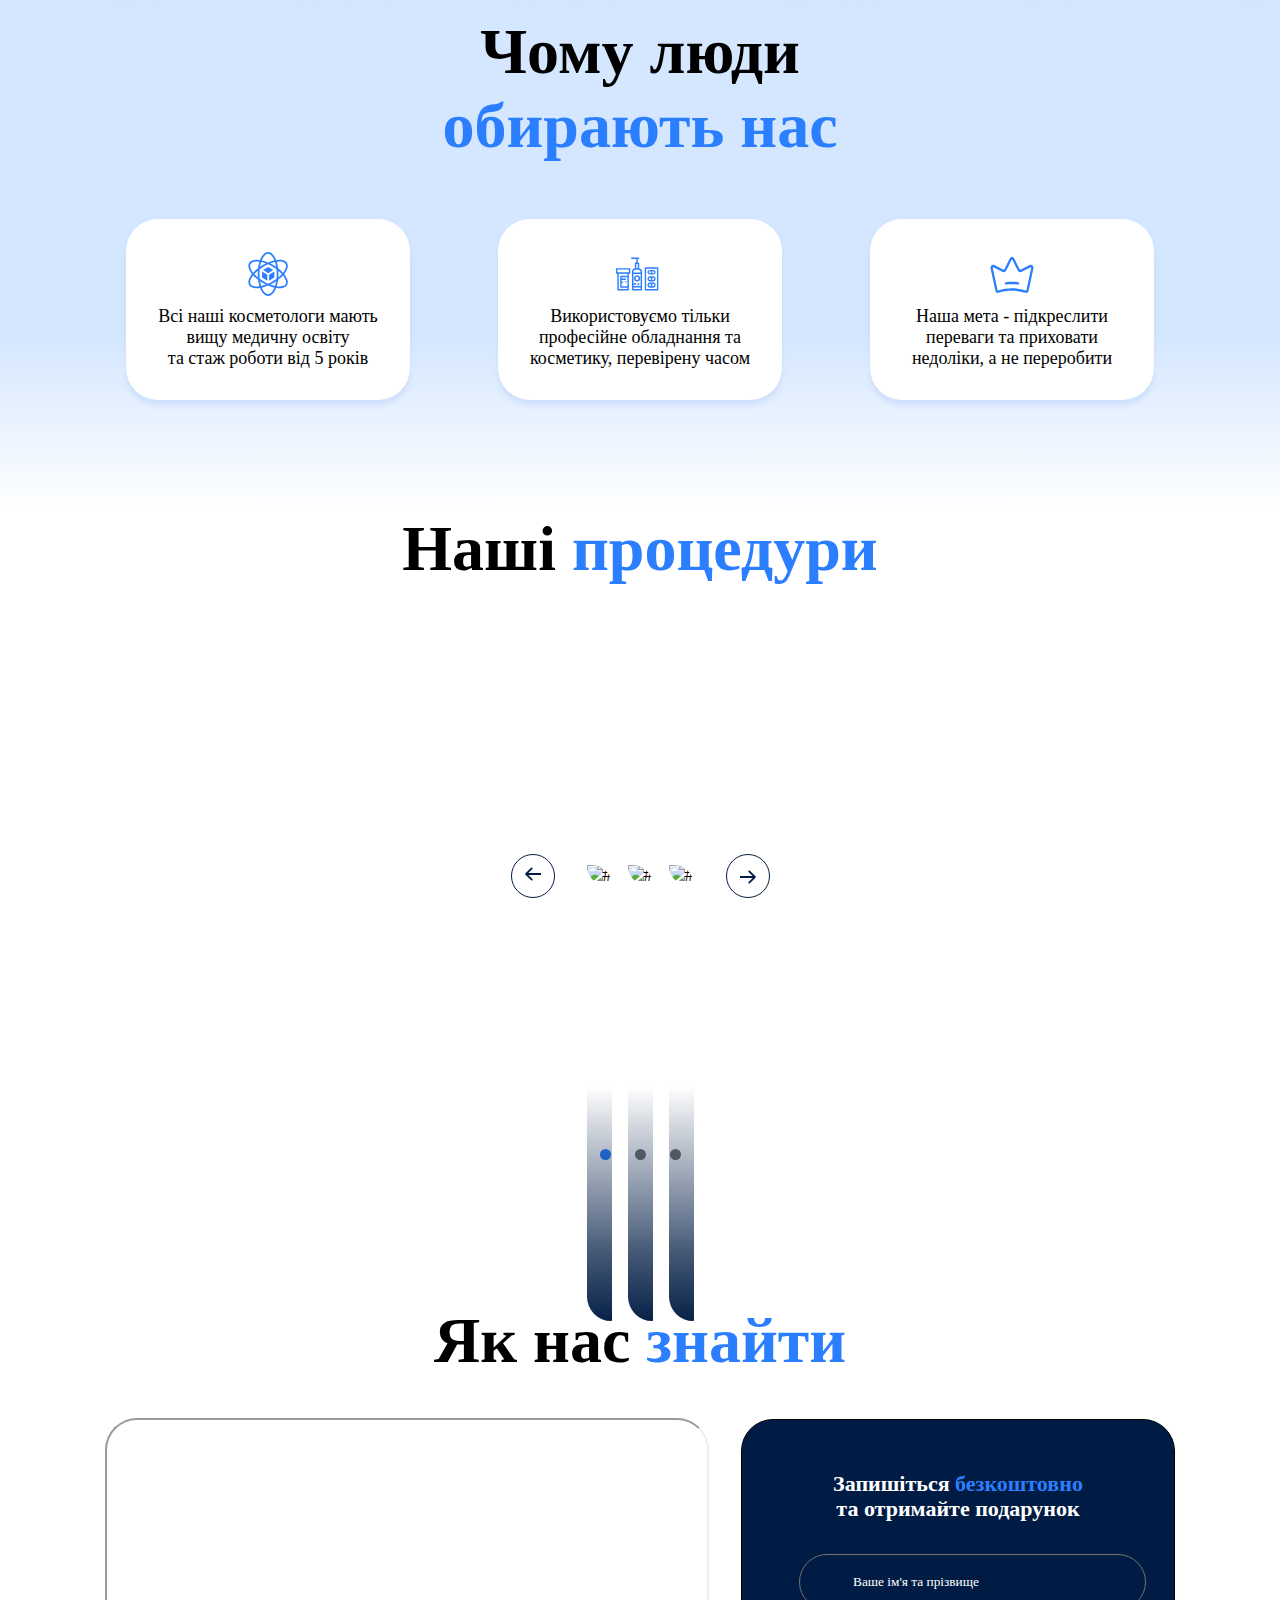
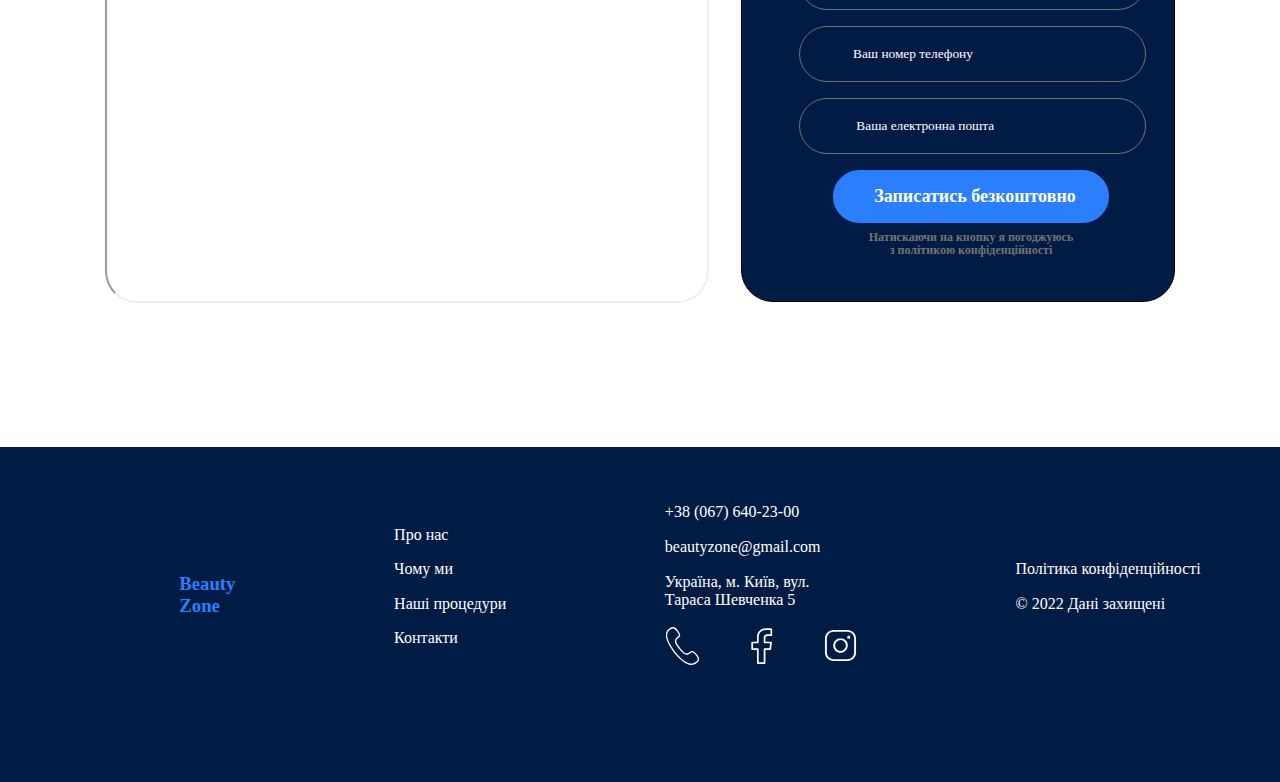
==== commit 7e12e7c1: "add-media size" ====
--- a/index.html
+++ b/index.html
@@ -4,7 +4,7 @@
     <meta charset="UTF-8" />
     <meta name="viewport" content="width=device-width, initial-scale=1.0" />
     <title>Beauty Zone</title>
-    <link rel="stylesheet" href="/scss/main.css" />
+    <link rel="stylesheet" href="scss/main.css" />
   </head>
   <body>
     <header class="header">
@@ -31,25 +31,27 @@
                 <a class="header__link" href="#contactts">Контакти </a>
               </li>
             </ul>
-
-            <ul class="header__icons">
-              <li class="header__icon">
-                <a href="tel:+380670000000" title="Phone">
-                  <img class="" src="img/phone-icons.svg" alt=""
-                /></a>
-              </li>
-              <li class="header__icon">
-                <a target="_blank" href="https://www.facebook.com/">
-                  <img class="" src="img/facebook-logo.svg" alt=""
-                /></a>
-              </li>
-              <li class="header__icon">
-                <a target="_blank" href="https://www.instagram.com/">
-                  <img class="" src="img/insta-logo.svg" alt=""
-                /></a>
-              </li>
-            </ul>
-            <button class="header__burger" type="button">
+            <div>
+              <ul class="header__icons">
+                <li class="header__icon">
+                  <a href="tel:+380670000000" title="Phone">
+                    <img class="" src="img/phone-icons.svg" alt=""
+                  /></a>
+                </li>
+                <li class="header__icon">
+                  <a target="_blank" href="https://www.facebook.com/">
+                    <img class="" src="img/facebook-logo.svg" alt=""
+                  /></a>
+                </li>
+                <li class="header__icon">
+                  <a target="_blank" href="https://www.instagram.com/">
+                    <img class="" src="img/insta-logo.svg" alt=""
+                  /></a>
+                </li>
+              </ul>
+            </div>
+
+            <button class="header__burger menu-btn-open" type="button">
               <svg width="24" height="24">
                 <use
                   class="header__burger-swg-img"
@@ -57,6 +59,16 @@
                 ></use>
               </svg>
             </button>
+            <div class="mobile-menu">
+              <button class="menu-btn-close" type="button">
+                <svg width="16" height="16">
+                  <use
+                    class=""
+                    href="img/symbol-defs copy.svg#icon-Group"
+                  ></use>
+                </svg>
+              </button>
+            </div>
           </div>
         </div>
       </div>
@@ -111,7 +123,7 @@
                 <br />
                 з догляду за шкірою обличчя та тіла.
               </p>
-              <p class="about__us-paragraph2">
+              <p class="about__us-paragraph">
                 B <span class="bold">beauty zone </span>beauty zone ми
                 гарантуємо найвищі стандарти якості <br />та приємний сервіс.
                 Наші косметологічні процедури та препарати <br />допоможуть вам
@@ -226,16 +238,14 @@
         </div>
       </section>
       <section class="find" id="contactts">
-        <div class="container">
+        <div class="container find-container">
           <h2 class="we-decor">Як нас <span class="blue">знайти</span></h2>
 
           <div class="find__inner">
             <div class="find__map-iframe">
               <iframe
+                class="find__map"
                 src="https://www.google.com/maps/embed?pb=!1m14!1m8!1m3!1d2537.4757916685044!2d30.7752234!3d50.5067134!3m2!1i1024!2i768!4f13.1!3m3!1m2!1s0x40d4d97de411b701%3A0x48116b28f7f00d94!2sTarasa%20Shevchenka%20St%2C%205%2C%20Brovary%2C%20Kyivs&#39;ka%20oblast%2C%2007400!5e0!3m2!1sen!2sua!4v1718102539572!5m2!1sen!2sua"
-                width="600"
-                height="481"
-                style="border-radius: 32px"
                 allowfullscreen=""
                 loading="lazy"
                 referrerpolicy="no-referrer-when-downgrade"
@@ -385,7 +395,7 @@
       <div class="modal">
         <button class="modal-btn-close" type="button">
           <svg width="16" height="16">
-            <use class="ww" href="img/symbol-defs copy.svg#icon-Group"></use>
+            <use class="" href="img/symbol-defs copy.svg#icon-Group"></use>
           </svg>
         </button>
         <div class="backdrop__style">
@@ -445,5 +455,6 @@
       </div>
     </div>
     <script src="modal.js"></script>
+    <script src="modal-menu.js"></script>
   </body>
 </html>
--- a/scss/main.css
+++ b/scss/main.css
@@ -24,16 +24,14 @@
   font-family: "Play";
   font-style: normal;
   font-weight: 400;
-  src: url("../fonts/play-v19-latin-regular.woff2") format("woff2"),
-    url("../fonts/play-v19-latin-regular.ttf") format("truetype");
+  src: url("../fonts/play-v19-latin-regular.woff2") format("woff2"), url("../fonts/play-v19-latin-regular.ttf") format("truetype");
 }
 @font-face {
   font-display: swap;
   font-family: "Play";
   font-style: normal;
   font-weight: 700;
-  src: url("../fonts/play-v19-latin-700.woff2") format("woff2"),
-    url("../fonts/play-v19-latin-700.ttf") format("truetype");
+  src: url("../fonts/play-v19-latin-700.woff2") format("woff2"), url("../fonts/play-v19-latin-700.ttf") format("truetype");
 }
 body {
   color: black;
@@ -75,8 +73,13 @@
   width: 100%;
   max-width: 1440px;
   margin: 0 auto;
-  padding: 0 24px;
+  padding: 0;
   padding-bottom: 96px;
+}
+@media screen and (max-width: 180px) {
+  .container {
+    padding: 0 24px;
+  }
 }
 
 :root {
@@ -118,7 +121,8 @@
   background-color: var(--color-brand);
   border: 2px solid var(--color-brand);
   border-radius: 32px;
-  width: 281px;
+  width: 100%;
+  max-width: 281px;
   height: 53px;
   padding-left: 14px;
   margin-bottom: 8px;
@@ -261,28 +265,14 @@
 
 .top {
   padding-top: 71px;
-  background-image: linear-gradient(
-      56.68deg,
-      #ffffff 20.92%,
-      rgba(255, 255, 255, 0.78) 44.46%,
-      rgba(255, 255, 255, 0.2) 58.9%,
-      rgba(255, 255, 255, 0) 72.45%
-    ),
-    url(/img/image1576.jpg);
+  background-image: linear-gradient(56.68deg, #ffffff 20.92%, rgba(255, 255, 255, 0.78) 44.46%, rgba(255, 255, 255, 0.2) 58.9%, rgba(255, 255, 255, 0) 72.45%), url(../img/image1576.jpg);
   background-repeat: no-repeat;
   background-position: center top;
   background-size: cover;
 }
 @media screen and (min-width: 1280px) {
   .top {
-    background-image: linear-gradient(
-        89.38deg,
-        #ffffff 30.62%,
-        rgba(255, 255, 255, 0.850898) 41.31%,
-        rgba(255, 255, 255, 0.193204) 58.65%,
-        rgba(255, 255, 255, 0) 72.78%
-      ),
-      url(/img/Group.jpg);
+    background-image: linear-gradient(89.38deg, #ffffff 30.62%, rgba(255, 255, 255, 0.850898) 41.31%, rgba(255, 255, 255, 0.193204) 58.65%, rgba(255, 255, 255, 0) 72.78%), url(../img/Group.jpg);
   }
 }
 
@@ -335,6 +325,7 @@
   display: flex;
   flex-direction: column;
   align-items: center;
+  padding-bottom: 56px;
 }
 @media screen and (min-width: 1280px) {
   .top__align {
@@ -354,33 +345,50 @@
   }
 }
 
+.about__us {
+  width: 100%;
+  margin: 0;
+}
+@media screen and (min-width: 1280px) {
+  .about__us {
+    display: flex;
+    justify-content: space-between;
+    height: 695px;
+    margin-left: 20px;
+    margin-right: 20px;
+  }
+}
+
+.about__container {
+  background-image: url(/img/background-vaves.jpg);
+  background-position-y: -80%;
+  background-position-x: 0;
+  background-repeat: no-repeat;
+  background-size: cover;
+}
+
 .about__us-text {
-  margin: auto;
+  padding-left: 20px;
+  padding-right: 20px;
+  padding-top: 56px;
 }
 @media screen and (min-width: 1280px) {
   .about__us-text {
-    padding-left: 100px;
     padding-top: 40px;
   }
 }
 
 .about__us-paragraph {
-  margin: auto;
   font-size: 22px;
-  padding-top: 24px;
   padding-bottom: 16px;
 }
 @media screen and (min-width: 1280px) {
   .about__us-paragraph {
-    padding-right: 40px;
     margin-bottom: 40px;
-  }
-}
-
-.about__us-paragraph2 {
-  margin: auto;
-  font-size: 22px;
-}
+    padding: 0;
+  }
+}
+
 .about-us-decor {
   font-family: "Play";
   font-size: 64px;
@@ -390,29 +398,9 @@
   width: 499px;
 }
 
-.about__us-paragraph2 .bold {
+.about__us-paragraph .bold {
   font-size: 22px;
   font-weight: bold;
-}
-
-.about__us {
-  width: 100%;
-  display: flex;
-  justify-content: space-between;
-  height: 347px;
-}
-@media screen and (min-width: 1280px) {
-  .about__us {
-    height: 695px;
-  }
-}
-
-.about__container {
-  background-image: url(/img/background-vaves.jpg);
-  background-position-y: -80%;
-  background-position-x: 0;
-  background-repeat: no-repeat;
-  background-size: cover;
 }
 
 .about__us-stars {
@@ -489,7 +477,7 @@
   width: 100%;
   max-width: 327px;
   height: 327px;
-  background-image: url(/img/lady__face2.jpg);
+  background-image: url(../img/lady__face2.jpg);
   border-radius: 180px;
 }
 
@@ -497,23 +485,19 @@
   width: 100%;
   max-width: 327px;
   height: 327px;
-  background-image: url(/img/lady_face1.jpg);
+  background-image: url(../img/lady_face1.jpg);
   border-radius: 180px;
 }
 
 .we__contain {
   background: rgb(255, 255, 255);
-  background: linear-gradient(
-    0deg,
-    rgb(255, 255, 255) 0%,
-    rgb(213, 231, 255) 35%
-  );
+  background: linear-gradient(0deg, rgb(255, 255, 255) 0%, rgb(213, 231, 255) 35%);
 }
 
 .we-decor {
   font-family: "Play";
   font-size: 32px;
-  font-weight: 700;
+  font-weight: 500;
   line-height: 1.16;
   margin-bottom: 20px;
 }
@@ -521,6 +505,7 @@
   .we-decor {
     font-size: 64px;
     margin-bottom: 40px;
+    font-weight: 700;
   }
 }
 
@@ -656,12 +641,7 @@
   max-width: 344px;
   height: 100%;
   min-height: 456px;
-  background-image: linear-gradient(
-    180.05deg,
-    rgba(1, 28, 68, 0) 48.53%,
-    rgba(1, 28, 68, 0.725825) 84.61%,
-    #011c44 101.39%
-  );
+  background-image: linear-gradient(180.05deg, rgba(1, 28, 68, 0) 48.53%, rgba(1, 28, 68, 0.725825) 84.61%, #011c44 101.39%);
   border-radius: 4px 120px;
 }
 
@@ -714,7 +694,6 @@
 
 .find__inner {
   display: flex;
-  align-items: center;
   justify-content: center;
   flex-direction: column-reverse;
   gap: 32px;
@@ -734,12 +713,30 @@
 }
 
 .find {
-  padding: 48px 57px;
+  padding: o;
   font-family: "Roboto";
   font-weight: 600;
 }
+@media screen and (min-width: 1280px) {
+  .find {
+    padding: 48px 57px;
+  }
+}
+
+.find-container {
+  padding-bottom: 0;
+}
+@media screen and (min-width: 1280px) {
+  .find-container {
+    padding-bottom: 96px;
+  }
+}
 
 .find__form {
+  display: flex;
+  align-self: center;
+  align-items: center;
+  justify-content: center;
   width: 100%;
   max-width: 423px;
   height: 481px;
@@ -780,6 +777,7 @@
   border: 1px solid #747272;
   border-radius: 32px;
   width: 100%;
+  max-width: 310px;
   height: 52px;
   background-color: var(--main-color);
   margin-bottom: 16px;
@@ -814,7 +812,7 @@
   max-width: 310px;
   display: flex;
   flex-direction: column;
-  align-items: center;
+  align-items: stretch;
   justify-content: center;
   padding-right: 34px;
 }
@@ -824,8 +822,27 @@
   display: flex;
   align-items: center;
   flex-direction: column;
-}
-
+  justify-content: stretch;
+}
+
+.find__map {
+  width: 100%;
+  max-width: 752px;
+  height: 100%;
+}
+@media screen and (min-width: 1280px) {
+  .find__map {
+    width: 600px;
+    height: 481px;
+    border-radius: 32px;
+  }
+}
+
+.find__map-iframe {
+  display: flex;
+  justify-content: center;
+  align-items: center;
+}
 .footer__container {
   background-color: #011c44;
   background-image: url(img/pexels-photo-8101532-PhotoRoom\ 1.png);
@@ -905,8 +922,7 @@
 .footer__icon-swg-img {
   width: 32px;
   height: 32px;
-  filter: invert(96%) sepia(96%) saturate(0%) hue-rotate(102deg)
-    brightness(105%) contrast(104%);
+  filter: invert(96%) sepia(96%) saturate(0%) hue-rotate(102deg) brightness(105%) contrast(104%);
 }
 
 .footer__icon-swg {
@@ -981,4 +997,26 @@
   align-items: center;
   justify-content: center;
   padding-right: 34px;
-} /*# sourceMappingURL=main.css.map */
+}
+
+.mobile-menu {
+  position: fixed;
+  top: 0;
+  left: 0;
+  width: 100%;
+  height: 100%;
+  background-color: white;
+  transform: translateX(100%);
+}
+.mobile-menu.is-open {
+  transform: translateX(0);
+}
+
+.menu-btn-close {
+  position: absolute;
+  top: 23px;
+  right: 23px;
+  background-color: black;
+  border: none;
+  fill: black;
+}/*# sourceMappingURL=main.css.map */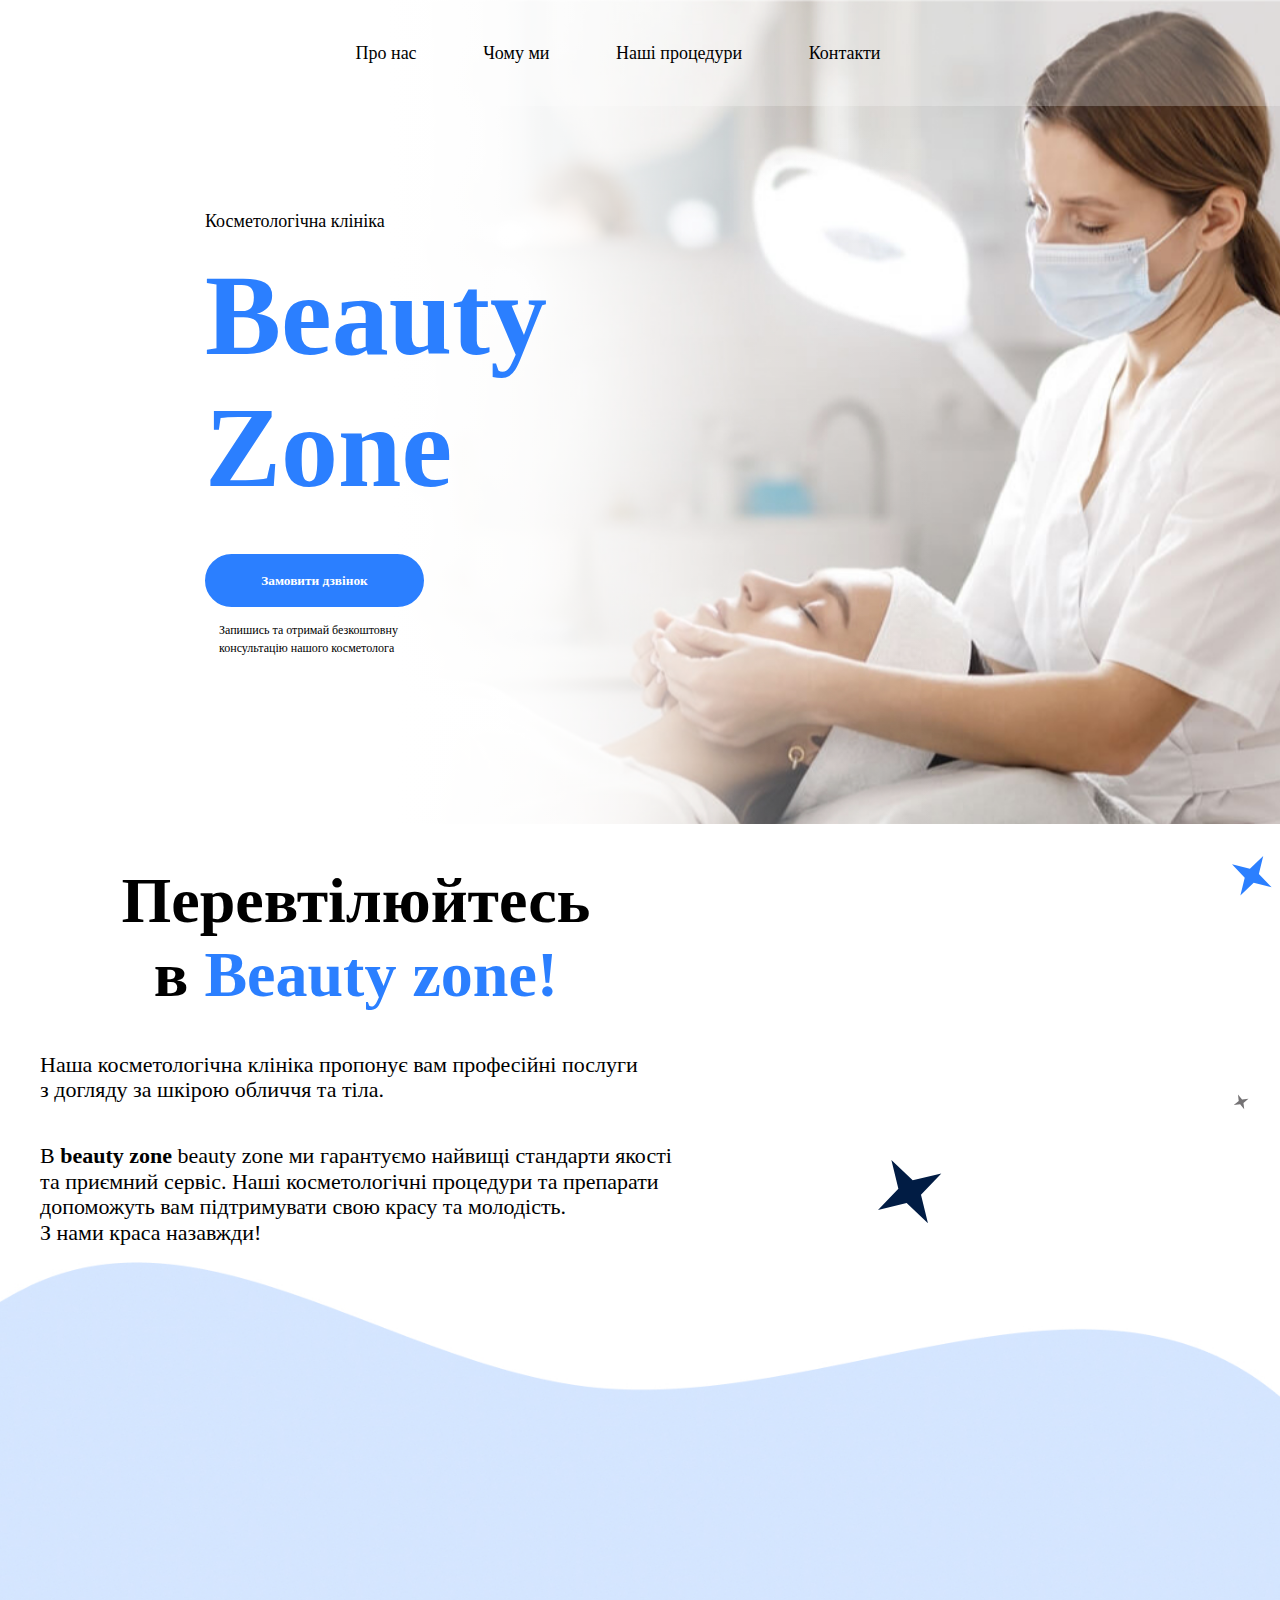
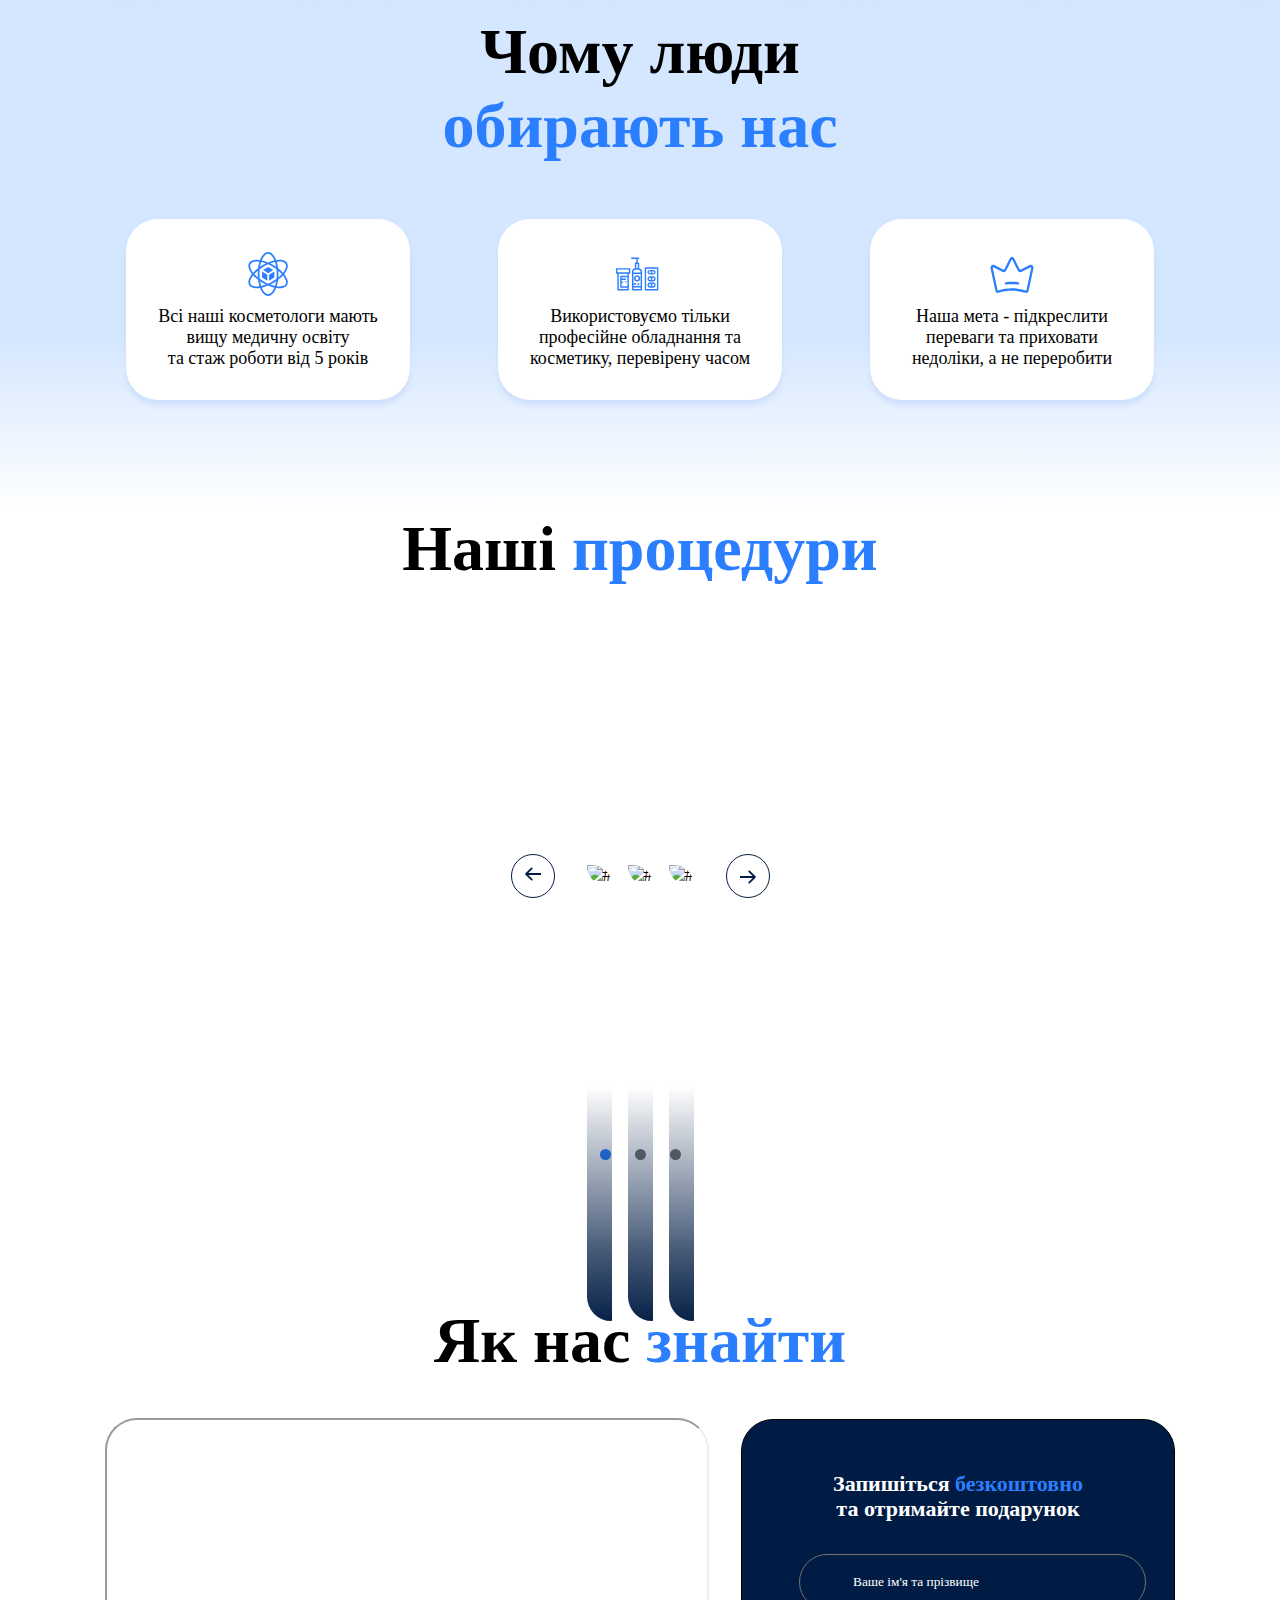
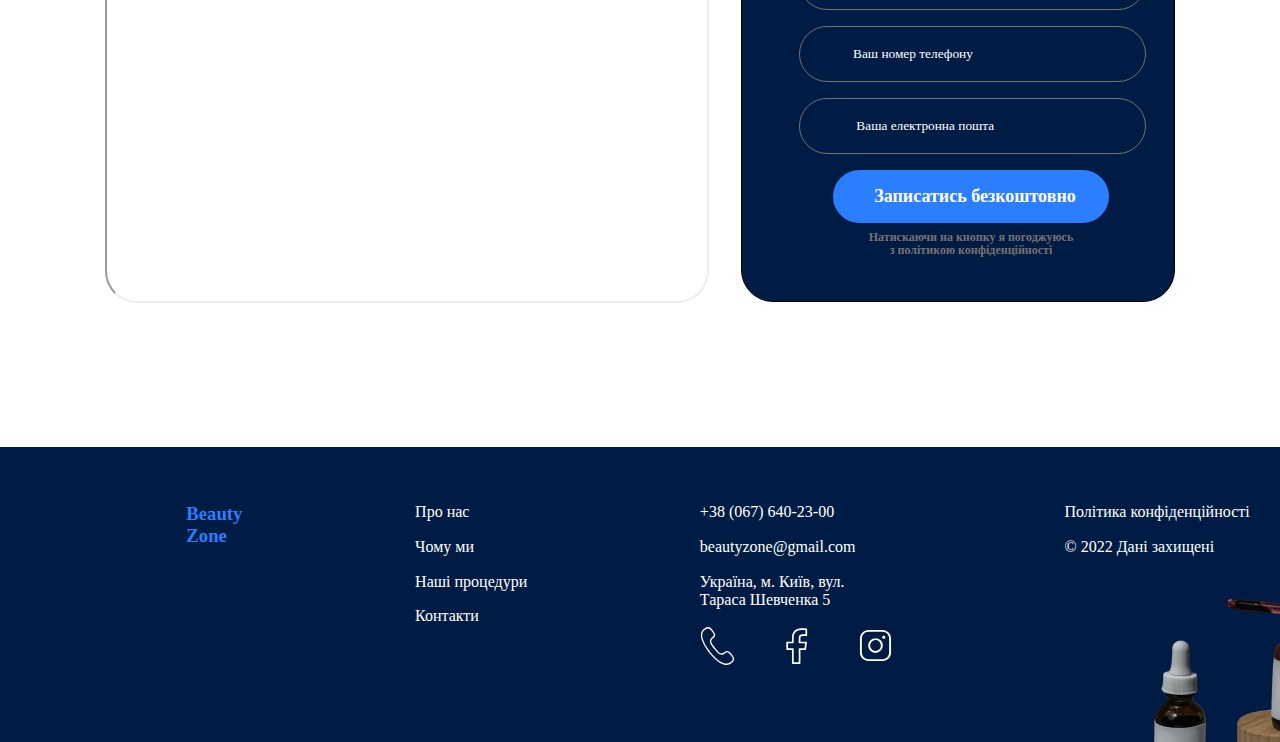
==== commit 34a7bfda: "js h1" ====
--- a/index.html
+++ b/index.html
@@ -58,6 +58,7 @@
                   href="img/icons.svg#icon-menu"
                 ></use>
               </svg>
+              <div class="burger__logo"></div>
             </button>
             <div class="mobile-menu">
               <button class="menu-btn-close" type="button">
@@ -211,6 +212,8 @@
                 <div class="prosids__slider-gradient">
                   <div class="prosids__slider-gradin"></div>
                   <img src="img/mask1.jpg" class="prosids__masks" alt="#" />
+                  <!-- <p class="prosids__masks-text">Маски 
+                    для обличчя</p> -->
                 </div>
                 <div class="prosids__slider-gradient photo-hiden">
                   <div class="prosids__slider-gradin"></div>
--- a/scss/main.css
+++ b/scss/main.css
@@ -45,6 +45,10 @@
 address,
 button {
   font-style: normal;
+}
+
+button:hover {
+  cursor: pointer;
 }
 
 h1,
@@ -221,6 +225,7 @@
     justify-content: space-between;
     height: 42px;
     padding: 32px;
+    padding-right: 102px;
   }
 }
 @media screen and (min-width: 1280px) {
@@ -525,20 +530,6 @@
   box-shadow: 0px 5px 5px rgba(168, 198, 245, 0.3803921569);
   margin: 16px;
 }
-@media screen and (min-width: 1280px) {
-  .we__blok {
-    display: flex;
-    align-items: center;
-    justify-content: center;
-    width: 100%;
-    max-width: 316px;
-    height: 181px;
-    border-radius: 32px;
-    background-color: #ffffff;
-    box-shadow: 0px 5px 5px rgba(168, 198, 245, 0.3803921569);
-  }
-}
-
 .we__blok-inner {
   display: flex;
   flex-direction: column;
@@ -548,11 +539,6 @@
   max-width: 252px;
   height: 133px;
   text-align: center;
-}
-
-.we__blok-text {
-  display: flex;
-  justify-content: space-between;
 }
 
 .we__container {
@@ -692,6 +678,16 @@
   }
 }
 
+.prosids__masks-text {
+  position: absolute;
+  padding-left: 115px;
+  padding-bottom: 32px;
+  width: 152px;
+  height: 52px;
+  color: white;
+  z-index: 2;
+}
+
 .find__inner {
   display: flex;
   justify-content: center;
@@ -845,10 +841,11 @@
 }
 .footer__container {
   background-color: #011c44;
-  background-image: url(img/pexels-photo-8101532-PhotoRoom\ 1.png);
+  background-image: url(../img/pexels-photo-8101532-PhotoRoom\ 1.png);
   background-repeat: no-repeat;
   background-position-x: right;
   background-position-y: bottom;
+  padding: 56px;
 }
 
 .footer__inner {
@@ -863,12 +860,12 @@
   .footer__inner {
     display: flex;
     justify-content: space-around;
+    align-items: flex-start;
     font-weight: 400;
     font-size: 16px;
     flex-direction: row;
     color: var(--white-color);
-    padding-top: 56px;
-    padding-left: 100px;
+    padding-left: 44px;
   }
 }
 .footer__inner .footer__nav {
@@ -886,9 +883,13 @@
 
 .footer__logo {
   color: var(--color-brand);
-  margin-bottom: 20px;
-  margin-top: 20px;
-}
+}
+@media screen and (min-width: 1280px) {
+  .footer__logo {
+    margin: 0;
+  }
+}
+
 .footer__list-item {
   margin: 0;
   display: flex;
@@ -910,6 +911,10 @@
 .footer__icon {
   display: flex;
   justify-content: space-between;
+}
+
+.footer__icon-swg:hover {
+  fill: var(--color-brand);
 }
 
 .icons__footer {
